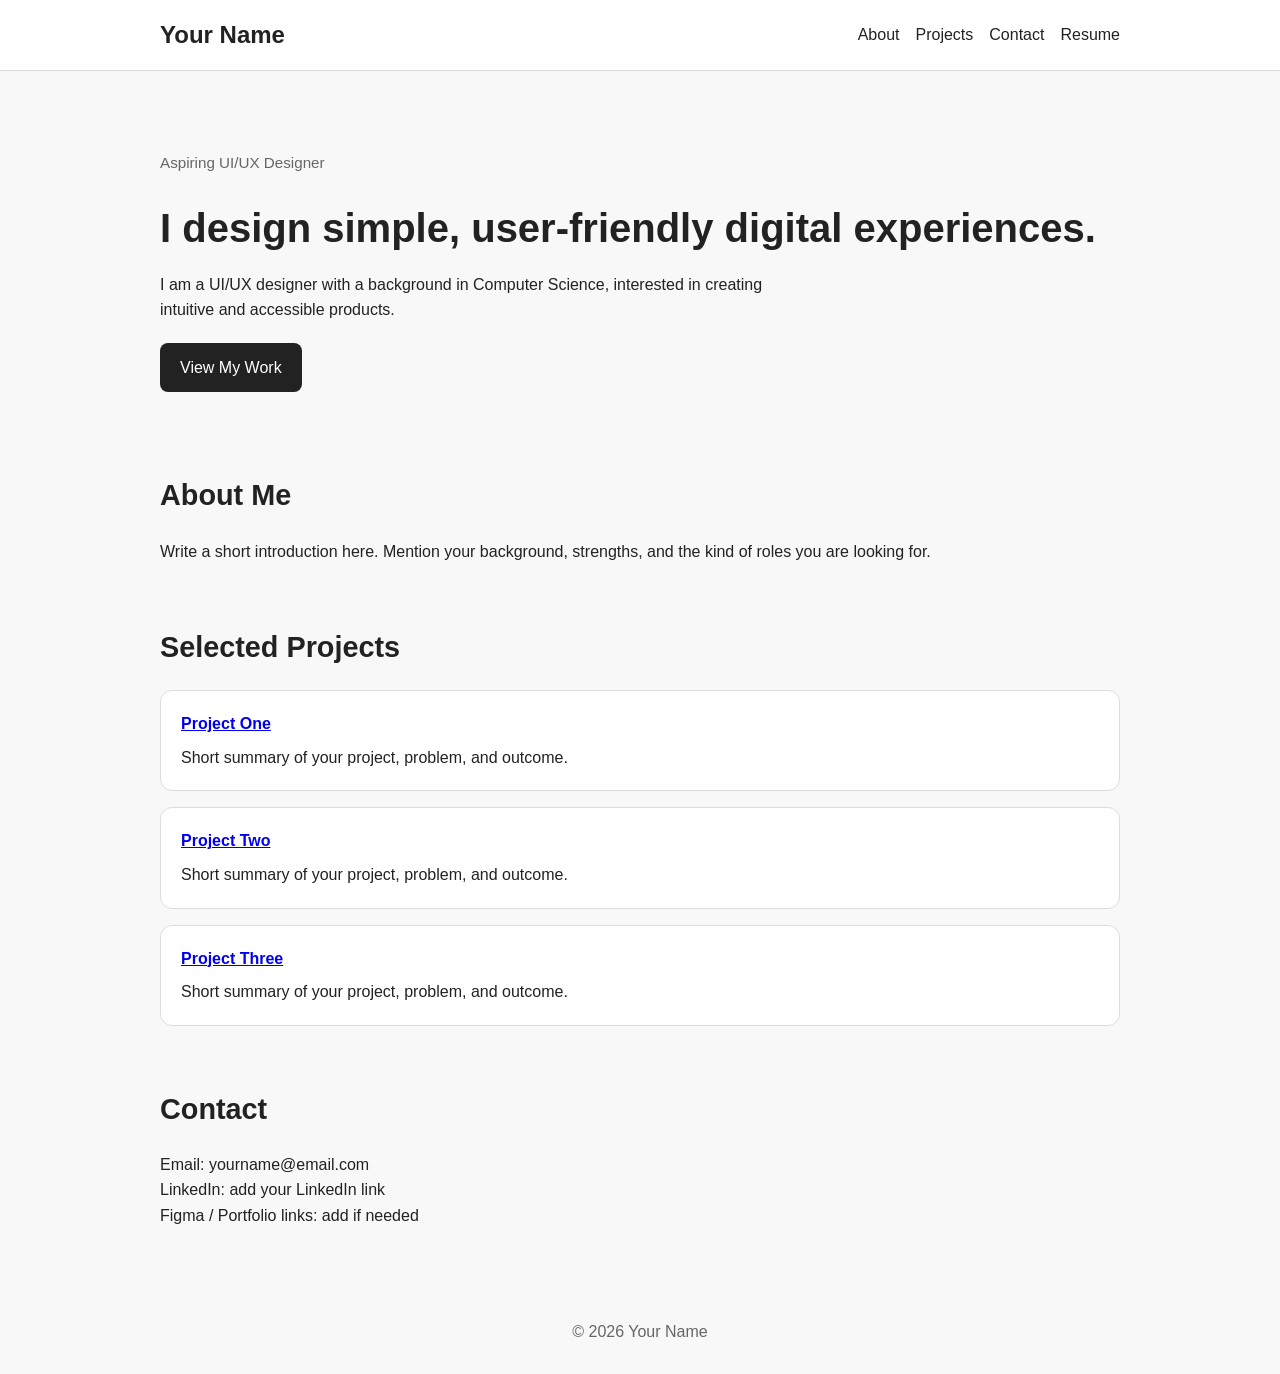
==== index.html @ 762b9c0c "Initial Commit" ====
<!DOCTYPE html>
<html lang="en">
<head>
  <meta charset="UTF-8" />
  <meta name="viewport" content="width=device-width, initial-scale=1.0" />
  <title>Your Name | UI/UX Portfolio</title>
  <link rel="stylesheet" href="style.css" />
</head>
<body>
  <header>
    <nav class="navbar">
      <h1>Your Name</h1>
      <ul>
        <li><a href="#about">About</a></li>
        <li><a href="#projects">Projects</a></li>
        <li><a href="#contact">Contact</a></li>
        <li><a href="resume.pdf" target="_blank">Resume</a></li>
      </ul>
    </nav>
  </header>

  <main>
    <section class="hero">
      <p class="tag">Aspiring UI/UX Designer</p>
      <h2>I design simple, user-friendly digital experiences.</h2>
      <p>
        I am a UI/UX designer with a background in Computer Science, interested in
        creating intuitive and accessible products.
      </p>
      <a class="button" href="#projects">View My Work</a>
    </section>

    <section id="about" class="section">
      <h3>About Me</h3>
      <p>
        Write a short introduction here. Mention your background, strengths,
        and the kind of roles you are looking for.
      </p>
    </section>

    <section id="projects" class="section">
      <h3>Selected Projects</h3>

      <div class="project-card">
        <h4><a href="projects/project1.html">Project One</a></h4>
        <p>Short summary of your project, problem, and outcome.</p>
      </div>

      <div class="project-card">
        <h4><a href="projects/project2.html">Project Two</a></h4>
        <p>Short summary of your project, problem, and outcome.</p>
      </div>

      <div class="project-card">
        <h4><a href="projects/project3.html">Project Three</a></h4>
        <p>Short summary of your project, problem, and outcome.</p>
      </div>
    </section>

    <section id="contact" class="section">
      <h3>Contact</h3>
      <p>Email: yourname@email.com</p>
      <p>LinkedIn: add your LinkedIn link</p>
      <p>Figma / Portfolio links: add if needed</p>
    </section>
  </main>

  <footer>
    <p>© 2026 Your Name</p>
  </footer>
</body>
</html>
---- style.css ----
* {
  margin: 0;
  padding: 0;
  box-sizing: border-box;
}

body {
  font-family: Arial, sans-serif;
  line-height: 1.6;
  color: #222;
  background: #f8f8f8;
}

header {
  background: white;
  border-bottom: 1px solid #ddd;
  position: sticky;
  top: 0;
}

.navbar {
  max-width: 1000px;
  margin: 0 auto;
  padding: 16px 20px;
  display: flex;
  justify-content: space-between;
  align-items: center;
}

.navbar ul {
  display: flex;
  gap: 16px;
  list-style: none;
}

.navbar a {
  text-decoration: none;
  color: #222;
}

.hero {
  max-width: 1000px;
  margin: 80px auto;
  padding: 0 20px;
}

.hero h2 {
  font-size: 2.5rem;
  margin: 12px 0;
}

.hero p {
  max-width: 650px;
  margin-bottom: 20px;
}

.tag {
  color: #666;
  font-size: 0.95rem;
}

.button {
  display: inline-block;
  background: #222;
  color: white;
  padding: 12px 20px;
  text-decoration: none;
  border-radius: 8px;
}

.section {
  max-width: 1000px;
  margin: 60px auto;
  padding: 0 20px;
}

.section h3 {
  margin-bottom: 20px;
  font-size: 1.8rem;
}

.project-card {
  background: white;
  padding: 20px;
  margin-bottom: 16px;
  border-radius: 12px;
  border: 1px solid #ddd;
}

.project-card h4 {
  margin-bottom: 8px;
}

footer {
  text-align: center;
  padding: 30px 20px;
  color: #666;
}
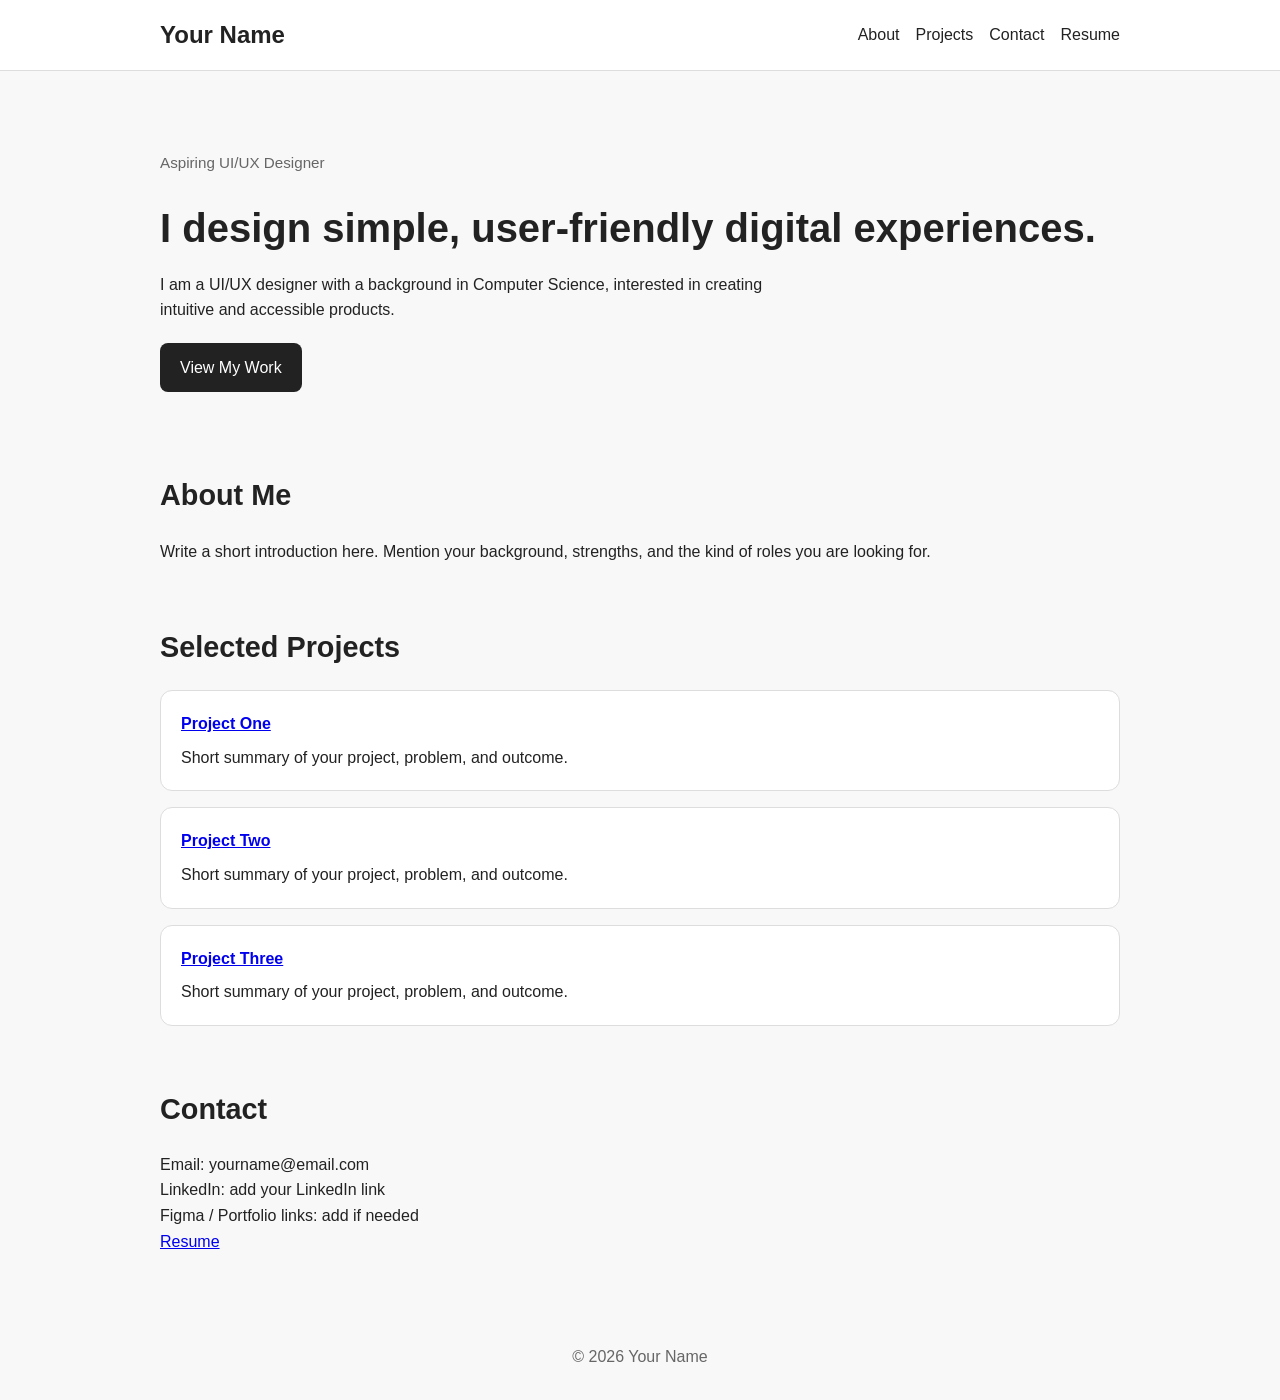
==== commit 6bc3d8fa: "Update index.html Update index.html and add new image folder" ====
--- a/index.html
+++ b/index.html
@@ -62,6 +62,7 @@
       <p>Email: yourname@email.com</p>
       <p>LinkedIn: add your LinkedIn link</p>
       <p>Figma / Portfolio links: add if needed</p>
+      <a href="resume.pdf" target="_blank">Resume</a>
     </section>
   </main>
 
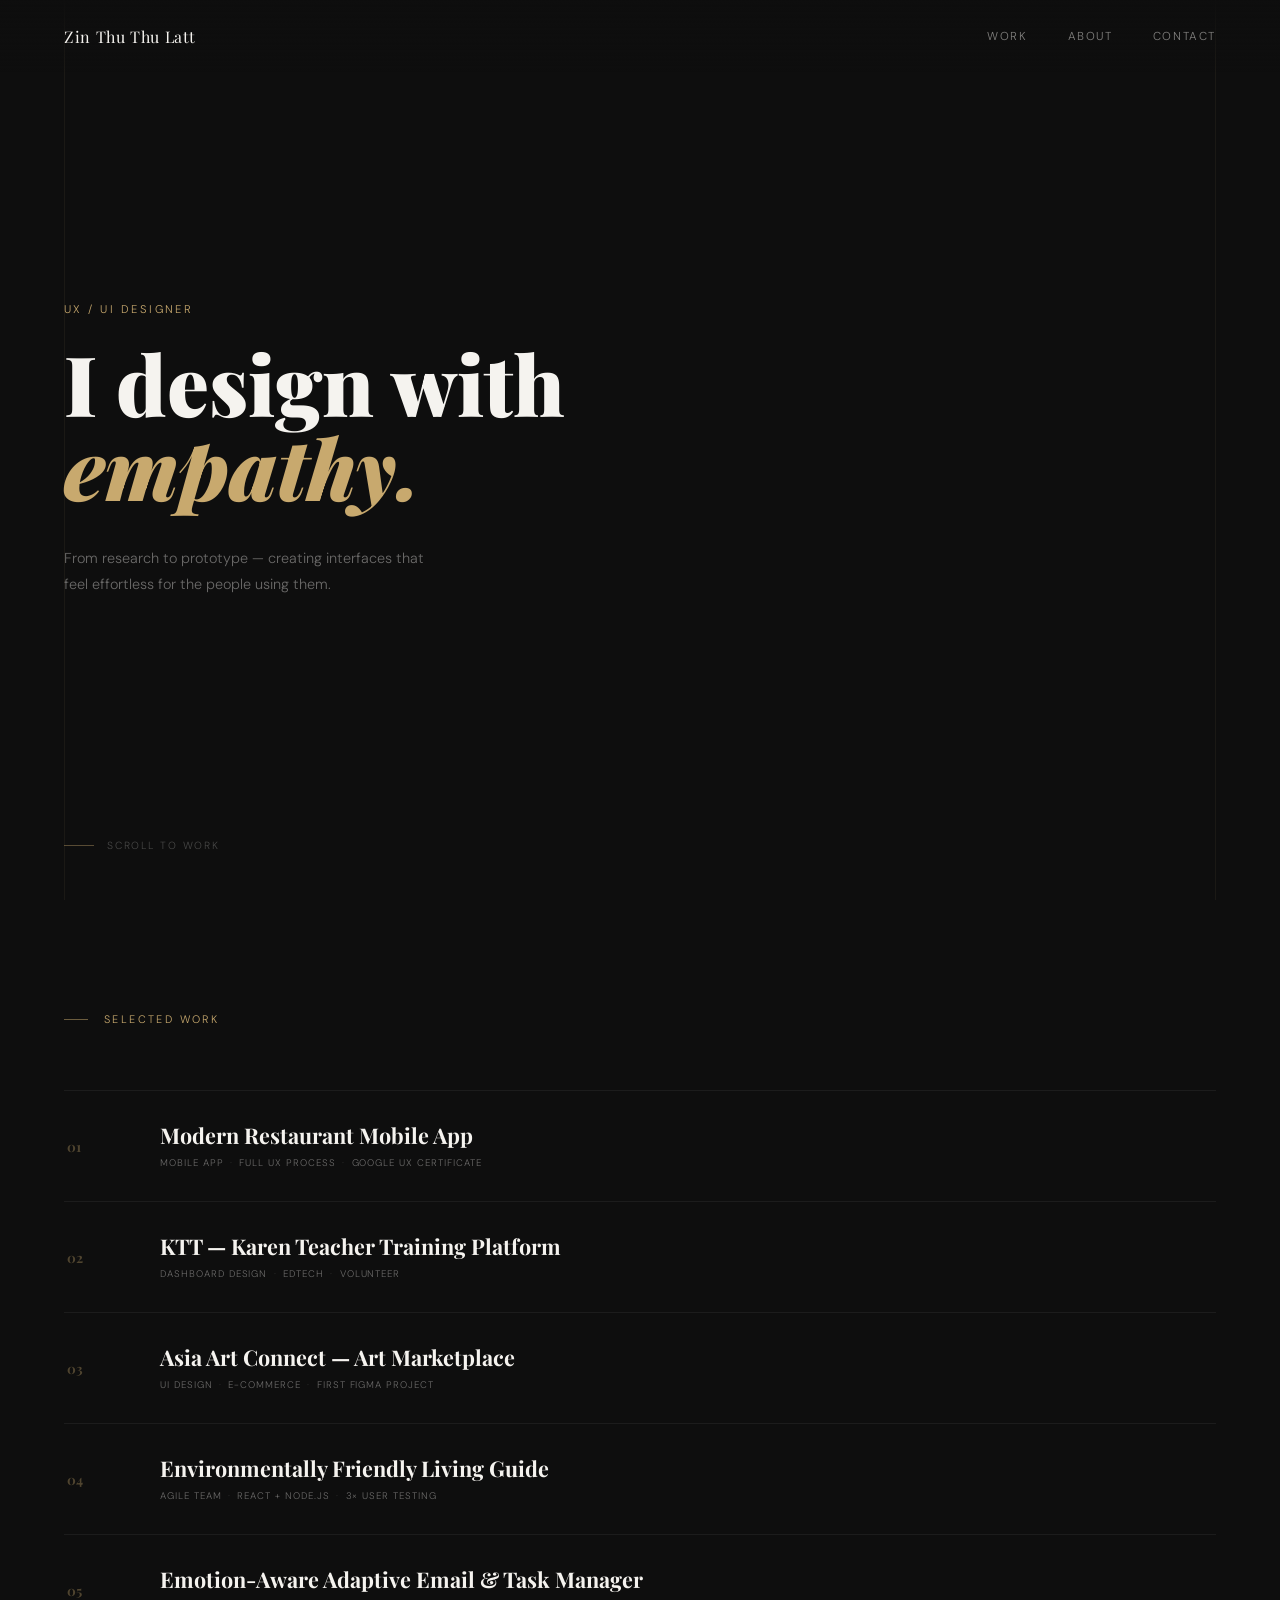
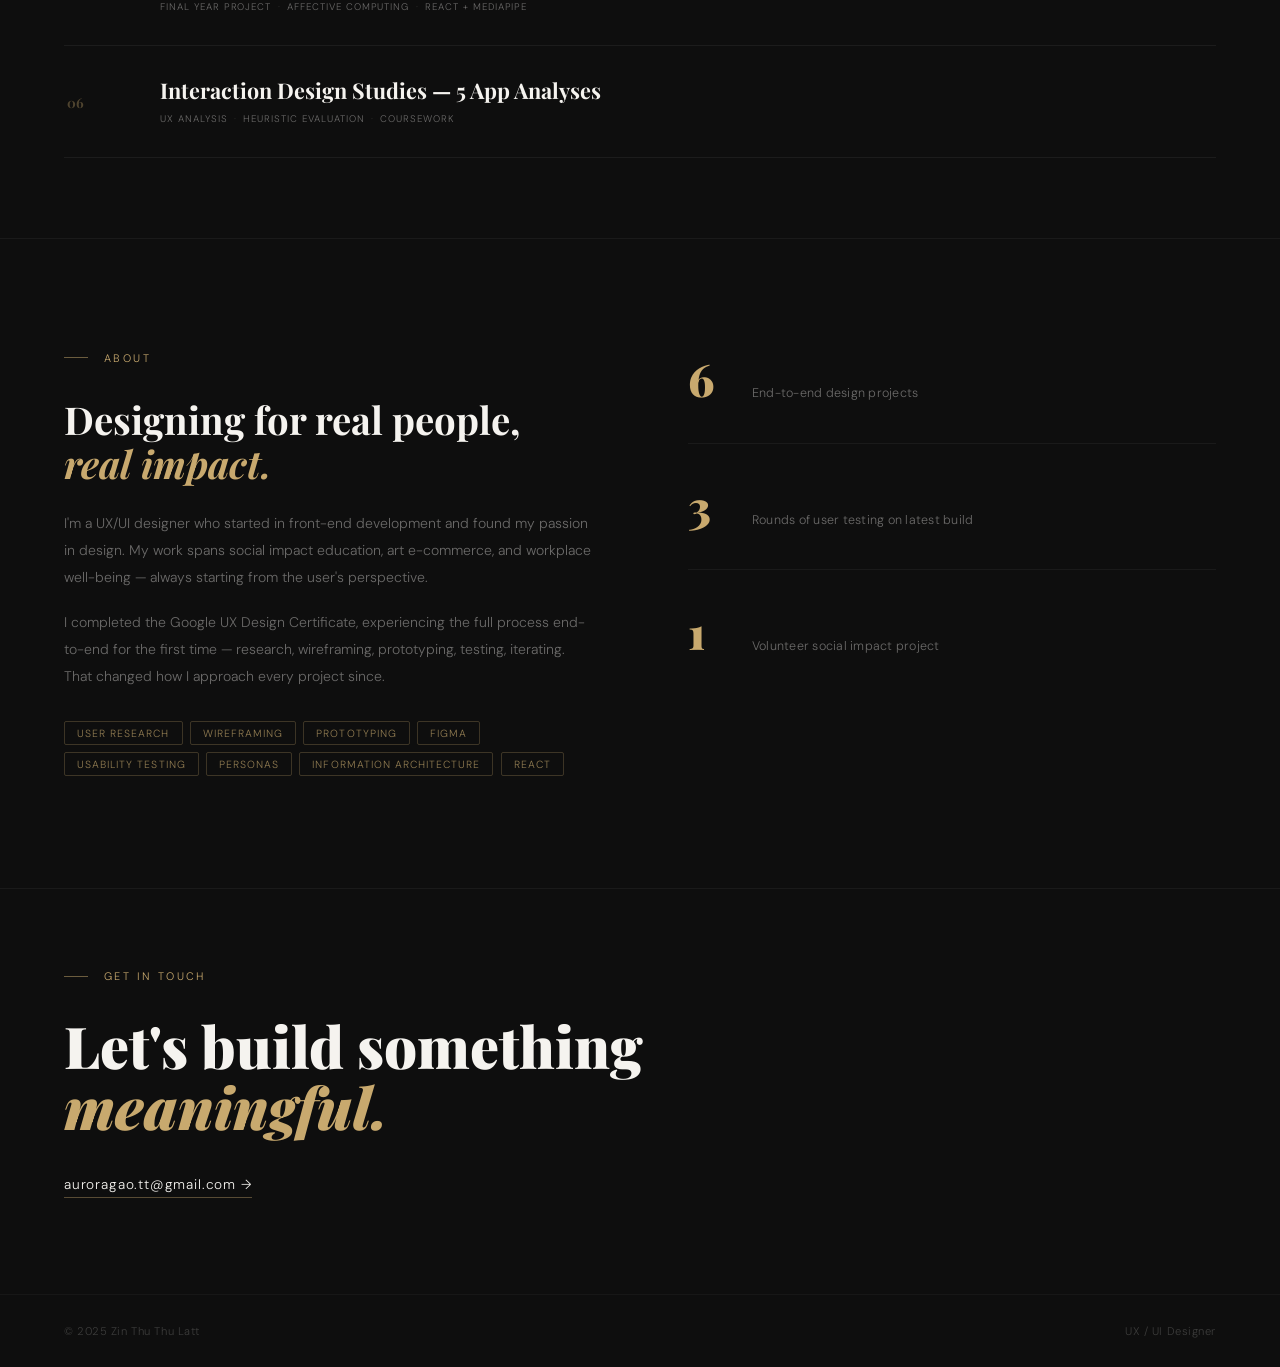
==== commit 8256b620: "rename portfolio.html to index.html for github pages" ====
--- a/index.html
+++ b/index.html
@@ -1,73 +1,672 @@
 <!DOCTYPE html>
 <html lang="en">
 <head>
-  <meta charset="UTF-8" />
-  <meta name="viewport" content="width=device-width, initial-scale=1.0" />
-  <title>Your Name | UI/UX Portfolio</title>
-  <link rel="stylesheet" href="style.css" />
+<meta charset="UTF-8">
+<meta name="viewport" content="width=device-width, initial-scale=1.0">
+<title>Zin Thu Thu Latt — UX Designer</title>
+<link rel="preconnect" href="https://fonts.googleapis.com">
+<link href="https://fonts.googleapis.com/css2?family=Playfair+Display:ital,wght@0,400;0,700;0,900;1,400&family=DM+Sans:wght@300;400;500&display=swap" rel="stylesheet">
+<style>
+  *, *::before, *::after { box-sizing: border-box; margin: 0; padding: 0; }
+  :root { --black:#0e0e0e; --white:#f5f3ef; --accent:#c8a96e; --card-bg:#161616; --muted:rgba(245,243,239,0.4); }
+  html { scroll-behavior: smooth; }
+  body { background:var(--black); color:var(--white); font-family:'DM Sans',sans-serif; font-weight:300; overflow-x:hidden; }
+
+  /* ── NAV ─────────────────────────────────── */
+  nav { position:fixed; top:0; left:0; right:0; z-index:100; display:flex; justify-content:space-between; align-items:center; padding:1.6rem 4rem; }
+  nav::before { content:''; position:absolute; inset:0; background:linear-gradient(to bottom,rgba(14,14,14,0.95) 0%,transparent 100%); pointer-events:none; }
+  .nav-name { font-family:'Playfair Display',serif; font-size:1rem; letter-spacing:0.04em; position:relative; }
+  .nav-links { display:flex; gap:2.5rem; position:relative; }
+  .nav-links a { color:var(--white); text-decoration:none; font-size:0.72rem; letter-spacing:0.14em; text-transform:uppercase; opacity:0.5; transition:opacity 0.2s; }
+  .nav-links a:hover { opacity:1; }
+
+  /* ── HERO ────────────────────────────────── */
+  #hero { height:100vh; display:flex; flex-direction:column; justify-content:center; padding:0 4rem; position:relative; overflow:hidden; }
+  .hero-line { position:absolute; top:0; left:4rem; width:1px; height:100%; background:rgba(200,169,110,0.07); }
+  .hero-line-r { position:absolute; top:0; right:4rem; width:1px; height:100%; background:rgba(200,169,110,0.07); }
+  .hero-content { position:relative; max-width:700px; }
+  .hero-eyebrow { font-size:0.7rem; letter-spacing:0.22em; text-transform:uppercase; color:var(--accent); margin-bottom:1.6rem; opacity:0; animation:fadeUp 0.7s ease 0.1s forwards; }
+  .hero-title { font-family:'Playfair Display',serif; font-size:clamp(3rem,6.5vw,5.5rem); font-weight:900; line-height:1.0; margin-bottom:2.4rem; opacity:0; animation:fadeUp 0.8s ease 0.3s forwards; }
+  .hero-title em { font-style:italic; color:var(--accent); }
+  .hero-tagline { font-size:0.9rem; line-height:1.8; color:var(--muted); max-width:380px; opacity:0; animation:fadeUp 0.8s ease 0.55s forwards; }
+  .hero-scroll { position:absolute; bottom:3rem; left:4rem; font-size:0.65rem; letter-spacing:0.18em; text-transform:uppercase; color:rgba(245,243,239,0.25); display:flex; align-items:center; gap:0.8rem; opacity:0; animation:fadeUp 0.8s ease 0.9s forwards; }
+  .hero-scroll::before { content:''; display:block; width:30px; height:1px; background:var(--accent); opacity:0.4; }
+  @keyframes fadeUp { from{opacity:0;transform:translateY(20px)} to{opacity:1;transform:translateY(0)} }
+
+  /* ── PROJECTS ────────────────────────────── */
+  #projects { padding:7rem 4rem 5rem; }
+  .section-eyebrow { font-size:0.68rem; letter-spacing:0.22em; text-transform:uppercase; color:var(--accent); margin-bottom:4rem; display:flex; align-items:center; gap:1rem; }
+  .section-eyebrow::before { content:''; display:block; width:24px; height:1px; background:var(--accent); opacity:0.5; }
+
+  /* Project list — rows not tall cards */
+  .project-list { display:flex; flex-direction:column; }
+  .project-row { display:grid; grid-template-columns:4rem 1fr auto; align-items:center; gap:2rem; padding:2rem 0; border-bottom:1px solid rgba(255,255,255,0.06); cursor:pointer; transition:background 0.2s; position:relative; }
+  .project-row:first-child { border-top:1px solid rgba(255,255,255,0.06); }
+  .project-row:hover { background:rgba(255,255,255,0.02); }
+  .project-row:hover .row-arrow { opacity:1; transform:translateX(0); }
+  .project-row:hover .row-title { color:var(--accent); }
+
+  .row-num { font-family:'Playfair Display',serif; font-size:0.85rem; color:rgba(200,169,110,0.35); font-weight:700; padding-left:0.2rem; }
+  .row-body { display:flex; flex-direction:column; gap:0.35rem; }
+  .row-title { font-family:'Playfair Display',serif; font-size:1.35rem; font-weight:700; line-height:1.2; transition:color 0.2s; }
+  .row-tags { display:flex; flex-wrap:wrap; gap:0.4rem; margin-top:0.1rem; }
+  .row-tag { font-size:0.6rem; letter-spacing:0.1em; text-transform:uppercase; color:var(--muted); }
+  .row-tag + .row-tag::before { content:'·'; margin-right:0.4rem; opacity:0.4; }
+  .row-arrow { font-size:0.8rem; color:var(--accent); opacity:0; transform:translateX(-6px); transition:opacity 0.2s, transform 0.2s; white-space:nowrap; font-size:0.75rem; letter-spacing:0.08em; }
+
+  /* ── ABOUT ───────────────────────────────── */
+  #about { padding:7rem 4rem; display:grid; grid-template-columns:1fr 1fr; gap:6rem; align-items:start; border-top:1px solid rgba(255,255,255,0.05); }
+  .about-title { font-family:'Playfair Display',serif; font-size:clamp(1.8rem,3vw,2.6rem); font-weight:700; line-height:1.15; margin-bottom:1.6rem; }
+  .about-title em { font-style:italic; color:var(--accent); }
+  .about-text { font-size:0.875rem; line-height:1.9; color:var(--muted); margin-bottom:1.2rem; }
+  .about-skills { display:flex; flex-wrap:wrap; gap:0.45rem; margin-top:2rem; }
+  .skill-tag { font-size:0.65rem; letter-spacing:0.1em; text-transform:uppercase; border:1px solid rgba(200,169,110,0.25); color:rgba(200,169,110,0.7); padding:0.28rem 0.75rem; border-radius:2px; }
+
+  .about-stats { display:flex; flex-direction:column; gap:2.5rem; padding-top:0.4rem; }
+  .stat-row { display:flex; align-items:baseline; gap:1rem; padding-bottom:2.5rem; border-bottom:1px solid rgba(255,255,255,0.05); }
+  .stat-row:last-child { border-bottom:none; padding-bottom:0; }
+  .stat-num { font-family:'Playfair Display',serif; font-size:2.8rem; font-weight:900; color:var(--accent); line-height:1; min-width:3rem; }
+  .stat-label { font-size:0.78rem; color:var(--muted); line-height:1.5; letter-spacing:0.02em; }
+
+  /* ── CONTACT ─────────────────────────────── */
+  #contact { padding:5rem 4rem 6rem; border-top:1px solid rgba(255,255,255,0.05); display:flex; flex-direction:column; align-items:flex-start; }
+  .contact-label { font-size:0.68rem; letter-spacing:0.22em; text-transform:uppercase; color:var(--accent); margin-bottom:2rem; display:flex; align-items:center; gap:1rem; }
+  .contact-label::before { content:''; display:block; width:24px; height:1px; background:var(--accent); opacity:0.5; }
+  .contact-title { font-family:'Playfair Display',serif; font-size:clamp(2rem,4.5vw,3.6rem); font-weight:900; line-height:1.05; margin-bottom:2.5rem; }
+  .contact-title em { font-style:italic; color:var(--accent); }
+  .contact-email { display:inline-flex; align-items:center; gap:0.6rem; font-size:0.85rem; letter-spacing:0.06em; color:var(--white); text-decoration:none; border-bottom:1px solid rgba(200,169,110,0.4); padding-bottom:0.25rem; transition:color 0.2s,border-color 0.2s; }
+  .contact-email:hover { color:var(--accent); border-color:var(--accent); }
+
+  /* ── FOOTER ──────────────────────────────── */
+  footer { padding:1.8rem 4rem; display:flex; justify-content:space-between; align-items:center; border-top:1px solid rgba(255,255,255,0.04); }
+  footer span { font-size:0.7rem; color:rgba(245,243,239,0.2); letter-spacing:0.05em; }
+
+  /* ── MODAL ───────────────────────────────── */
+  .modal-backdrop { position:fixed; inset:0; z-index:200; background:rgba(0,0,0,0.93); backdrop-filter:blur(8px); display:none; align-items:flex-start; justify-content:center; padding:2rem; overflow-y:auto; }
+  .modal-backdrop.open { display:flex; }
+  .modal { background:#131313; border:1px solid rgba(255,255,255,0.08); max-width:920px; width:100%; margin-top:2rem; margin-bottom:2rem; border-radius:4px; overflow:hidden; animation:modalIn 0.35s cubic-bezier(0.25,0.46,0.45,0.94); }
+  @keyframes modalIn { from{opacity:0;transform:translateY(30px)} to{opacity:1;transform:translateY(0)} }
+  .modal-close { position:absolute; top:1.5rem; right:1.5rem; background:rgba(255,255,255,0.08); border:none; color:var(--white); width:36px; height:36px; border-radius:50%; cursor:pointer; font-size:1rem; display:flex; align-items:center; justify-content:center; transition:background 0.2s; z-index:10; }
+  .modal-close:hover { background:rgba(255,255,255,0.15); }
+  .modal-hero-banner { width:100%; height:280px; display:flex; align-items:center; justify-content:center; }
+  .modal-body { padding:2.5rem 3rem; }
+  .modal-tag { color:var(--accent); font-size:0.7rem; letter-spacing:0.15em; text-transform:uppercase; margin-bottom:0.7rem; }
+  .modal-title { font-family:'Playfair Display',serif; font-size:2rem; font-weight:700; margin-bottom:0.5rem; }
+  .modal-subtitle { font-size:0.9rem; color:rgba(245,243,239,0.4); margin-bottom:1.8rem; }
+  .modal-h { font-size:0.72rem; letter-spacing:0.15em; text-transform:uppercase; color:var(--accent); margin:2rem 0 0.7rem; }
+  .modal-p { font-size:0.88rem; line-height:1.85; color:rgba(245,243,239,0.65); }
+  .modal-meta { display:flex; gap:2.5rem; flex-wrap:wrap; margin-top:1.8rem; padding-top:1.8rem; border-top:1px solid rgba(255,255,255,0.06); }
+  .modal-meta-item label { display:block; font-size:0.65rem; letter-spacing:0.15em; text-transform:uppercase; color:var(--accent); margin-bottom:0.3rem; }
+  .modal-meta-item span { font-size:0.85rem; color:rgba(245,243,239,0.7); }
+  .modal-screens { margin-top:2.5rem; display:grid; grid-template-columns:1fr 1fr; gap:0.6rem; }
+  .screen-block .img-wrap { height:190px; border-radius:2px; overflow:hidden; display:flex; align-items:center; justify-content:center; }
+  .screen-label { font-size:0.62rem; letter-spacing:0.08em; color:rgba(245,243,239,0.3); margin-top:0.35rem; text-transform:uppercase; }
+  .modal-links { display:flex; gap:1.5rem; margin-top:2rem; flex-wrap:wrap; }
+  .modal-link { display:inline-flex; align-items:center; gap:0.5rem; font-size:0.75rem; letter-spacing:0.1em; text-transform:uppercase; color:var(--accent); text-decoration:none; border-bottom:1px solid rgba(200,169,110,0.3); padding-bottom:0.2rem; transition:border-color 0.2s; }
+  .modal-link:hover { border-color:var(--accent); }
+  .process-grid { display:grid; grid-template-columns:repeat(3,1fr); gap:1rem; margin-top:0.8rem; }
+  .process-step { background:rgba(255,255,255,0.03); border:1px solid rgba(255,255,255,0.06); border-radius:3px; padding:1rem; }
+  .process-step-num { font-family:'Playfair Display',serif; font-size:1.4rem; color:var(--accent); opacity:0.5; }
+  .process-step-label { font-size:0.72rem; letter-spacing:0.08em; text-transform:uppercase; color:rgba(245,243,239,0.6); margin-top:0.3rem; }
+  .callout { background:rgba(200,169,110,0.06); border-left:2px solid var(--accent); padding:1rem 1.2rem; margin-top:1rem; border-radius:0 3px 3px 0; }
+  .callout p { font-size:0.85rem; line-height:1.7; color:rgba(245,243,239,0.7); font-style:italic; }
+
+  /* ── RESPONSIVE ──────────────────────────── */
+  @media (max-width:768px) {
+    nav, #hero, #projects, #about, #contact, footer { padding-left:1.5rem; padding-right:1.5rem; }
+    .hero-line, .hero-line-r { display:none; }
+    .project-row { grid-template-columns:2.5rem 1fr; gap:1rem; }
+    .row-arrow { display:none; }
+    #about { grid-template-columns:1fr; gap:3.5rem; }
+    .modal-body { padding:1.5rem; }
+    .modal-screens, .process-grid { grid-template-columns:1fr; }
+  }
+</style>
 </head>
 <body>
-  <header>
-    <nav class="navbar">
-      <h1>Your Name</h1>
-      <ul>
-        <li><a href="#about">About</a></li>
-        <li><a href="#projects">Projects</a></li>
-        <li><a href="#contact">Contact</a></li>
-        <li><a href="resume.pdf" target="_blank">Resume</a></li>
-      </ul>
-    </nav>
-  </header>
-
-  <main>
-    <section class="hero">
-      <p class="tag">Aspiring UI/UX Designer</p>
-      <h2>I design simple, user-friendly digital experiences.</h2>
-      <p>
-        I am a UI/UX designer with a background in Computer Science, interested in
-        creating intuitive and accessible products.
-      </p>
-      <a class="button" href="#projects">View My Work</a>
-    </section>
-
-    <section id="about" class="section">
-      <h3>About Me</h3>
-      <p>
-        Write a short introduction here. Mention your background, strengths,
-        and the kind of roles you are looking for.
-      </p>
-    </section>
-
-    <section id="projects" class="section">
-      <h3>Selected Projects</h3>
-
-      <div class="project-card">
-        <h4><a href="projects/project1.html">Project One</a></h4>
-        <p>Short summary of your project, problem, and outcome.</p>
-      </div>
-
-      <div class="project-card">
-        <h4><a href="projects/project2.html">Project Two</a></h4>
-        <p>Short summary of your project, problem, and outcome.</p>
-      </div>
-
-      <div class="project-card">
-        <h4><a href="projects/project3.html">Project Three</a></h4>
-        <p>Short summary of your project, problem, and outcome.</p>
-      </div>
-    </section>
-
-    <section id="contact" class="section">
-      <h3>Contact</h3>
-      <p>Email: yourname@email.com</p>
-      <p>LinkedIn: add your LinkedIn link</p>
-      <p>Figma / Portfolio links: add if needed</p>
-      <a href="resume.pdf" target="_blank">Resume</a>
-    </section>
-  </main>
-
-  <footer>
-    <p>© 2026 Your Name</p>
-  </footer>
+
+<!-- NAV -->
+<nav>
+  <div class="nav-name">Zin Thu Thu Latt</div>
+  <div class="nav-links">
+    <a href="#projects">Work</a>
+    <a href="#about">About</a>
+    <a href="#contact">Contact</a>
+  </div>
+</nav>
+
+<!-- HERO -->
+<section id="hero">
+  <div class="hero-line"></div>
+  <div class="hero-line-r"></div>
+  <div class="hero-content">
+    <p class="hero-eyebrow">UX / UI Designer</p>
+    <h1 class="hero-title">I design with<br><em>empathy.</em></h1>
+    <p class="hero-tagline">From research to prototype — creating interfaces that feel effortless for the people using them.</p>
+  </div>
+  <div class="hero-scroll">Scroll to work</div>
+</section>
+
+<!-- PROJECTS -->
+<section id="projects">
+  <div class="section-eyebrow">Selected Work</div>
+  <div class="project-list">
+
+    <div class="project-row" onclick="openModal('resto')">
+      <div class="row-num">01</div>
+      <div class="row-body">
+        <div class="row-title">Modern Restaurant Mobile App</div>
+        <div class="row-tags">
+          <span class="row-tag">Mobile App</span>
+          <span class="row-tag">Full UX Process</span>
+          <span class="row-tag">Google UX Certificate</span>
+        </div>
+      </div>
+      <div class="row-arrow">View case study →</div>
+    </div>
+
+    <div class="project-row" onclick="openModal('ktt')">
+      <div class="row-num">02</div>
+      <div class="row-body">
+        <div class="row-title">KTT — Karen Teacher Training Platform</div>
+        <div class="row-tags">
+          <span class="row-tag">Dashboard Design</span>
+          <span class="row-tag">EdTech</span>
+          <span class="row-tag">Volunteer</span>
+        </div>
+      </div>
+      <div class="row-arrow">View case study →</div>
+    </div>
+
+    <div class="project-row" onclick="openModal('aac')">
+      <div class="row-num">03</div>
+      <div class="row-body">
+        <div class="row-title">Asia Art Connect — Art Marketplace</div>
+        <div class="row-tags">
+          <span class="row-tag">UI Design</span>
+          <span class="row-tag">E-Commerce</span>
+          <span class="row-tag">First Figma Project</span>
+        </div>
+      </div>
+      <div class="row-arrow">View case study →</div>
+    </div>
+
+    <div class="project-row" onclick="openModal('eco')">
+      <div class="row-num">04</div>
+      <div class="row-body">
+        <div class="row-title">Environmentally Friendly Living Guide</div>
+        <div class="row-tags">
+          <span class="row-tag">Agile Team</span>
+          <span class="row-tag">React + Node.js</span>
+          <span class="row-tag">3× User Testing</span>
+        </div>
+      </div>
+      <div class="row-arrow">View case study →</div>
+    </div>
+
+    <div class="project-row" onclick="openModal('fyp')">
+      <div class="row-num">05</div>
+      <div class="row-body">
+        <div class="row-title">Emotion-Aware Adaptive Email &amp; Task Manager</div>
+        <div class="row-tags">
+          <span class="row-tag">Final Year Project</span>
+          <span class="row-tag">Affective Computing</span>
+          <span class="row-tag">React + MediaPipe</span>
+        </div>
+      </div>
+      <div class="row-arrow">View case study →</div>
+    </div>
+
+    <div class="project-row" onclick="openModal('id')">
+      <div class="row-num">06</div>
+      <div class="row-body">
+        <div class="row-title">Interaction Design Studies — 5 App Analyses</div>
+        <div class="row-tags">
+          <span class="row-tag">UX Analysis</span>
+          <span class="row-tag">Heuristic Evaluation</span>
+          <span class="row-tag">Coursework</span>
+        </div>
+      </div>
+      <div class="row-arrow">View case study →</div>
+    </div>
+
+  </div>
+</section>
+
+<!-- ABOUT -->
+<section id="about">
+  <div>
+    <div class="section-eyebrow" style="margin-bottom:2rem;">About</div>
+    <h2 class="about-title">Designing for real people,<br><em>real impact.</em></h2>
+    <p class="about-text">I'm a UX/UI designer who started in front-end development and found my passion in design. My work spans social impact education, art e-commerce, and workplace well-being — always starting from the user's perspective.</p>
+    <p class="about-text">I completed the Google UX Design Certificate, experiencing the full process end-to-end for the first time — research, wireframing, prototyping, testing, iterating. That changed how I approach every project since.</p>
+    <div class="about-skills">
+      <span class="skill-tag">User Research</span>
+      <span class="skill-tag">Wireframing</span>
+      <span class="skill-tag">Prototyping</span>
+      <span class="skill-tag">Figma</span>
+      <span class="skill-tag">Usability Testing</span>
+      <span class="skill-tag">Personas</span>
+      <span class="skill-tag">Information Architecture</span>
+      <span class="skill-tag">React</span>
+    </div>
+  </div>
+  <div class="about-stats">
+    <div class="stat-row">
+      <div class="stat-num">6</div>
+      <div class="stat-label">End-to-end design projects</div>
+    </div>
+    <div class="stat-row">
+      <div class="stat-num">3</div>
+      <div class="stat-label">Rounds of user testing on latest build</div>
+    </div>
+    <div class="stat-row">
+      <div class="stat-num">1</div>
+      <div class="stat-label">Volunteer social impact project</div>
+    </div>
+  </div>
+</section>
+
+<!-- CONTACT -->
+<section id="contact">
+  <div class="contact-label">Get In Touch</div>
+  <h2 class="contact-title">Let's build something<br><em>meaningful.</em></h2>
+  <a href="mailto:auroragao.tt@gmail.com" class="contact-email">auroragao.tt@gmail.com →</a>
+</section>
+
+<footer>
+  <span>© 2025 Zin Thu Thu Latt</span>
+  <span>UX / UI Designer</span>
+</footer>
+
+<!-- ═══════════════════════════════════════════
+     MODALS — untouched from original
+═══════════════════════════════════════════ -->
+<div class="modal-backdrop" id="modalBackdrop" onclick="closeModal(event)">
+  <div class="modal" id="modalContent">
+    <div style="position:relative;">
+      <button class="modal-close" onclick="closeModalDirect()">✕</button>
+
+      <!-- RESTAURANT MODAL -->
+      <div id="modal-resto" class="modal-inner" style="display:none;">
+        <div class="modal-hero-banner" style="background:linear-gradient(135deg,#1a1208,#3a2a10);">
+          <span style="font-family:'Playfair Display',serif;font-size:1.6rem;color:rgba(255,255,255,0.12);letter-spacing:0.05em;">Modern Restaurant App</span>
+        </div>
+        <div class="modal-body">
+          <div class="modal-tag">Google UX Design Certificate · Mobile App · April – Sep 2023</div>
+          <div class="modal-title">Modern Restaurant Mobile App</div>
+          <div class="modal-subtitle">Delivery, ordering & table reservation for a fusion restaurant with a sunset view</div>
+
+          <div class="modal-h">The Problem</div>
+          <div class="modal-p">Two overlapping challenges: during peak hours, customers couldn't get quality food delivered — they had to dine in. And since the restaurant sits at a scenic sunset-view location, securing a spot was becoming a source of anxiety for regulars.</div>
+
+          <div class="modal-h">The Goal</div>
+          <div class="modal-p">Design a mobile app that solves both: an online ordering and delivery system, and a table reservation flow with sunset seating as a key feature.</div>
+
+          <div class="modal-h">Design Process</div>
+          <div class="process-grid">
+            <div class="process-step"><div class="process-step-num">01</div><div class="process-step-label">User Research</div></div>
+            <div class="process-step"><div class="process-step-num">02</div><div class="process-step-label">Personas & Journey Maps</div></div>
+            <div class="process-step"><div class="process-step-num">03</div><div class="process-step-label">Paper Wireframes</div></div>
+            <div class="process-step"><div class="process-step-num">04</div><div class="process-step-label">Digital Wireframes & Lo-Fi</div></div>
+            <div class="process-step"><div class="process-step-num">05</div><div class="process-step-label">2× Usability Studies</div></div>
+            <div class="process-step"><div class="process-step-num">06</div><div class="process-step-label">Hi-Fi Prototype</div></div>
+          </div>
+
+          <div class="modal-h">Research Insights</div>
+          <div class="modal-p">Target users were 18–60 year olds who order delivery at least twice a week or dine out regularly. Three key pain points emerged: younger users wanted to secure sunset seats in advance; most customers requested a mobile app for ordering ahead or delivery; and the restaurant's quality food was inaccessible to those who couldn't dine in.</div>
+
+          <div class="modal-h">Key Design Decisions</div>
+          <div class="modal-p">A preview menu page lets users scan all dishes at a glance without opening each item individually — directly addressing a frustration found in Round 1 testing. The navigation bar uses a "more" button with a slider menu to separate food categories from other pages, solving a navigation confusion identified in testing. Promotional content was moved to fill the entire first screen after users struggled to notice it in the earlier layout.</div>
+
+          <div class="modal-h">What Usability Testing Changed</div>
+          <div class="modal-p">Round 1 revealed users were frustrated by the absence of a confirmation screen after entering card details, and couldn't easily find the reservation page. Round 2 surfaced concerns from elderly users about delivery complexity, questions about payment options, and doubts about menu readability on small screens. Both rounds directly shaped the final design.</div>
+
+          <div class="callout"><p>"Feedback really matters — as a designer you inevitably miss things. The final design was so much better than what I originally imagined, because of what real users told me."</p></div>
+
+          <div class="modal-h">Accessibility</div>
+          <div class="modal-p">Icons used throughout for easy navigation without relying on text labels. Preview and detail views ensure menus are readable at any screen size. Colour contrast and generous white space applied throughout to support a wide range of users including elderly customers.</div>
+
+          <div class="modal-links">
+            <a class="modal-link" href="https://www.figma.com/proto/MWrKHX2dgRuTAzLFhBjMqx/mobile-app-for-a-modern-restaurant?page-id=271%3A564&node-id=271-565&scaling=min-zoom&starting-point-node-id=271%3A565&mode=design" target="_blank">View Hi-Fi Prototype ↗</a>
+            <a class="modal-link" href="https://docs.google.com/presentation/d/1XikKE5m-fcU7cVZJea4qB-xmMN-dWlsaASKREHJRz8o/edit?usp=sharing" target="_blank">Full Case Study Slides ↗</a>
+          </div>
+
+          <div class="modal-meta">
+            <div class="modal-meta-item"><label>Role</label><span>UX Designer</span></div>
+            <div class="modal-meta-item"><label>Platform</label><span>Mobile App (iOS)</span></div>
+            <div class="modal-meta-item"><label>Duration</label><span>April – Sep 2023</span></div>
+            <div class="modal-meta-item"><label>Tools</label><span>Figma</span></div>
+            <div class="modal-meta-item"><label>Course</label><span>Google UX Design Certificate</span></div>
+          </div>
+        </div>
+      </div>
+
+      <!-- KTT MODAL -->
+      <div id="modal-ktt" class="modal-inner" style="display:none;">
+        <div class="modal-hero-banner" style="background:linear-gradient(135deg,#2a2230,#3d2f4a);">
+          <span style="font-family:'Playfair Display',serif;font-size:1.6rem;color:rgba(255,255,255,0.12);">KTT Platform</span>
+        </div>
+        <div class="modal-body">
+          <div class="modal-tag">Volunteer · UX Design · EdTech · 2022</div>
+          <div class="modal-title">KTT — Karen Teacher Training Platform</div>
+          <div class="modal-subtitle">Free education platform for primary school teachers in Karen refugee camps</div>
+
+          <div class="modal-h">Overview</div>
+          <div class="modal-p">KTT is a free online platform built to give primary school teachers in Karen refugee camps access to structured educational content — something they had no reliable way to access before. As a volunteer UX designer, I was responsible for the entire teacher-facing dashboard: creating and organising courses, chapters, lectures, and quizzes, uploading content, and submitting for admin approval before it reaches students.</div>
+
+          <div class="modal-h">Key Design Decisions</div>
+          <div class="modal-p">The sidebar uses a clear Create / Edit structure — keeping the mental model simple: you either make something new or manage something existing. Every content form includes a Preview step before final upload, so teachers see exactly what students will see before committing. The approval workflow includes a structured checklist (Course Name, Tags, Description word count, Cover Image) giving admins a consistent, systematic way to review submissions rather than a freeform judgement call.</div>
+
+          <div class="modal-h">Honest Reflection</div>
+          <div class="modal-p">This project had no formal design process — I went straight to prototype without user interviews or usability testing. The biggest challenge wasn't the design itself but the collaboration: a fully remote, all-volunteer team of developers, designers, and non-technical stakeholders, where no one could push anyone else to deliver. Communication gaps meant some decisions were made without full context. If I were to revisit this, I'd run even a lightweight research session with actual teachers before finalising any flows.</div>
+
+          <div class="modal-meta">
+            <div class="modal-meta-item"><label>Role</label><span>UX Designer (Volunteer)</span></div>
+            <div class="modal-meta-item"><label>Platform</label><span>Web App — Teacher Dashboard</span></div>
+            <div class="modal-meta-item"><label>Tools</label><span>Figma</span></div>
+            <div class="modal-meta-item"><label>Year</label><span>2022</span></div>
+          </div>
+
+          <div class="modal-screens">
+            <div class="screen-block">
+              <div class="img-wrap" style="background:#2a2230;"><span style="font-size:0.7rem;letter-spacing:0.08em;text-transform:uppercase;color:rgba(255,255,255,0.2);">Dashboard Overview</span></div>
+              <div class="screen-label">Content admin dashboard with courses + activity log</div>
+            </div>
+            <div class="screen-block">
+              <div class="img-wrap" style="background:#252035;"><span style="font-size:0.7rem;letter-spacing:0.08em;text-transform:uppercase;color:rgba(255,255,255,0.2);">Edit All Chapters</span></div>
+              <div class="screen-label">Table view with pagination and inline actions</div>
+            </div>
+            <div class="screen-block">
+              <div class="img-wrap" style="background:#221e33;"><span style="font-size:0.7rem;letter-spacing:0.08em;text-transform:uppercase;color:rgba(255,255,255,0.2);">Create New Course</span></div>
+              <div class="screen-label">Form with word count, upload and preview</div>
+            </div>
+            <div class="screen-block">
+              <div class="img-wrap" style="background:#201d35;"><span style="font-size:0.7rem;letter-spacing:0.08em;text-transform:uppercase;color:rgba(255,255,255,0.2);">Approval Checklist</span></div>
+              <div class="screen-label">Structured admin review with pass/fail criteria</div>
+            </div>
+          </div>
+        </div>
+      </div>
+
+      <!-- AAC MODAL -->
+      <div id="modal-aac" class="modal-inner" style="display:none;">
+        <div class="modal-hero-banner" style="background:linear-gradient(135deg,#1e1a15,#2e2518);">
+          <span style="font-family:'Playfair Display',serif;font-size:1.6rem;color:rgba(255,255,255,0.12);">Asia Art Connect</span>
+        </div>
+        <div class="modal-body">
+          <div class="modal-tag">UI Design · E-Commerce · Art Gallery · 2021</div>
+          <div class="modal-title">Asia Art Connect — Art Marketplace</div>
+          <div class="modal-subtitle">E-commerce platform for emerging artists across Myanmar and Asia</div>
+
+          <div class="modal-h">Overview</div>
+          <div class="modal-p">Asia Art Connect (AAC) was established in Yangon in 2018 to discover and promote young and emerging artists — not just in Myanmar, but wherever they can be found. The platform offers art sales, custom portrait commissions, a virtual gallery, art classes, and interior consulting. I joined as a front-end developer intern and took the lead on UI design — my very first project in Figma.</div>
+
+          <div class="modal-h">Design Approach</div>
+          <div class="modal-p">The visual identity leans into an editorial, gallery aesthetic: thin elegant typography, generous white space, and watercolour washes as background texture to echo the art world itself. For the gallery I used an asymmetric layout mimicking how real galleries hang work — varied frame sizes, unexpected placement. The login and register screens use a distinctive rose-tinted geometric card motif, making the auth experience memorable. The seller listing page is deliberately minimal, reducing friction for artists uploading their work.</div>
+
+          <div class="modal-h">Honest Reflection</div>
+          <div class="modal-p">This was my first Figma project and I went straight to high-fidelity without any wireframing or user research. Looking back, the gallery and learning pages could benefit from clearer hierarchy and better mobile considerations. But more importantly, this project is what made me want to study UX properly — I realised visual design without understanding user goals and behaviour is only half the job. It's what led me to the Google UX Design Certificate.</div>
+
+          <div class="modal-meta">
+            <div class="modal-meta-item"><label>Role</label><span>UI Designer / Front-end Intern</span></div>
+            <div class="modal-meta-item"><label>Platform</label><span>Website — E-Commerce</span></div>
+            <div class="modal-meta-item"><label>Tools</label><span>Figma</span></div>
+            <div class="modal-meta-item"><label>Year</label><span>2021</span></div>
+          </div>
+
+          <div class="modal-screens">
+            <div class="screen-block">
+              <div class="img-wrap" style="background:#1e1a15;"><span style="font-size:0.7rem;letter-spacing:0.08em;text-transform:uppercase;color:rgba(255,255,255,0.2);">Homepage</span></div>
+              <div class="screen-label">Hero with company intro + virtual gallery CTA</div>
+            </div>
+            <div class="screen-block">
+              <div class="img-wrap" style="background:#1c1a12;"><span style="font-size:0.7rem;letter-spacing:0.08em;text-transform:uppercase;color:rgba(255,255,255,0.2);">Gallery Purchase</span></div>
+              <div class="screen-label">Artist cards with artwork and add-to-cart</div>
+            </div>
+            <div class="screen-block">
+              <div class="img-wrap" style="background:#191810;"><span style="font-size:0.7rem;letter-spacing:0.08em;text-transform:uppercase;color:rgba(255,255,255,0.2);">Learning Page</span></div>
+              <div class="screen-label">Classes for kids and adults with watercolour backgrounds</div>
+            </div>
+            <div class="screen-block">
+              <div class="img-wrap" style="background:#1b1910;"><span style="font-size:0.7rem;letter-spacing:0.08em;text-transform:uppercase;color:rgba(255,255,255,0.2);">Seller Page</span></div>
+              <div class="screen-label">Artist listing form with sell history</div>
+            </div>
+          </div>
+        </div>
+      </div>
+
+      <!-- ECO MODAL -->
+      <div id="modal-eco" class="modal-inner" style="display:none;">
+        <div class="modal-hero-banner" style="background:linear-gradient(135deg,#0d1f18,#1a3d2a);">
+          <span style="font-family:'Playfair Display',serif;font-size:1.6rem;color:rgba(255,255,255,0.12);letter-spacing:0.05em;">Eco Living Guide</span>
+        </div>
+        <div class="modal-body">
+          <div class="modal-tag">Agile Team Project · UX/UI Design · Research · 2024</div>
+          <div class="modal-title">Environmentally Friendly Living Guide</div>
+          <div class="modal-subtitle">A full-stack eco platform — prototyped, tested, and built with a 4-person agile team</div>
+
+          <div class="modal-h">Overview</div>
+          <div class="modal-p">This was a university agile software project built with a team of four. The goal: design and develop a real website that brings together eco-friendly resources, events, and community tools for people at any stage of their sustainability journey. I was responsible for UX/UI design, all three rounds of user testing, the design system, prototyping in Figma, and the non-technical project documentation. The team built a full React + Node.js + MariaDB production website within a 6-week sprint.</div>
+
+          <div class="modal-h">The Problem Space</div>
+          <div class="modal-p">Through market research across five competitor sites (EcoWatch, TreeHugger, Earth911, Sustainable Living Guide, Green Living Ideas), we found that every existing platform relied solely on their own authored content, had limited filtering, and none offered event creation or volunteer features. Our differentiator: a unified content index of curated third-party resources, advanced filtering, user-submitted content, and community event organisation — all built without ad-revenue pressure as a non-profit project.</div>
+
+          <div class="modal-h">My Role</div>
+          <div class="modal-p">While teammates handled front-end development (React, Tailwind CSS) and back-end (Node.js, MariaDB, JWT auth), I owned the entire design and research stream. This included running three rounds of user testing with Google Forms, creating the Figma high-fidelity prototype, defining the colour system and typography, researching filter/search UI patterns, and writing the majority of both the midterm and final reports. I also contributed minor front-end work — adding images, Tailwind CSS resizing, content links, and page connections.</div>
+
+          <div class="modal-h">Design System</div>
+          <div class="modal-p">The colour palette centres on #154752 — a blue-green that communicates reliability, calm, and nature without the wealth connotations of pure green. Two lighter tints (#154752 at 50% opacity and #DEEFEC) create depth and softness. Typography uses Poppins for taglines (distinctive, energetic), Verdana for body text (high readability across all browsers), with Candara dropped in production when its licensing requirements became clear. Rounded corners at 20–25px were deliberately chosen to communicate friendliness; sharp objects draw attention, round ones invite trust.</div>
+
+          <div class="modal-h">Design Process</div>
+          <div class="process-grid">
+            <div class="process-step"><div class="process-step-num">01</div><div class="process-step-label">Market Research & SWOT</div></div>
+            <div class="process-step"><div class="process-step-num">02</div><div class="process-step-label">User Surveys (Round 1)</div></div>
+            <div class="process-step"><div class="process-step-num">03</div><div class="process-step-label">Lo-Fi Wireframes</div></div>
+            <div class="process-step"><div class="process-step-num">04</div><div class="process-step-label">User Testing (Round 2)</div></div>
+            <div class="process-step"><div class="process-step-num">05</div><div class="process-step-label">Hi-Fi Prototype (Figma)</div></div>
+            <div class="process-step"><div class="process-step-num">06</div><div class="process-step-label">User Testing (Round 3)</div></div>
+          </div>
+
+          <div class="modal-h">User Testing — Three Rounds</div>
+          <div class="modal-p">Round 1 (initial wireframe): 6 participants across mixed age groups, genders and occupations. Validated strong interest in eco-lifestyle content, volunteer opportunities (unexpectedly the top feature at 83.3%), and confirmed user-friendliness as a top priority. Round 2 (lo-fi prototype): 5 participants completed usability tasks. Navigation scored a perfect average of 1/5 (easiest). Key finding: pages felt too similar in layout, and font size needed reducing — both addressed in the hi-fi. Round 3 (hi-fi prototype): 5 participants, 9 questions, average score 4.75/5. Filter design and account creation scored 5/5 (100%). One outlier gave login discoverability a 2/5 — surfaced a real navigation gap. Open-ended feedback: users loved the clean feel but asked for real content to replace Lorem Ipsum placeholder text.</div>
+
+          <div class="callout"><p>"The navigation is incredibly clear — I honestly just got mixed up by the lorem ipsum text. With actual content, this would be seamless." — User Testing Round 3</p></div>
+
+          <div class="modal-h">Production Website</div>
+          <div class="modal-p">After a final usability test on the skeleton production site confirmed the login, register, and filter flows all worked smoothly (average scores 1–1.2/5, where 1 = easiest), the team moved to the final build. Key front-end features included a data-driven filter engine unifying apps, articles, events, and videos into one searchable index; URL search parameters so filter state persisted across sessions and could be shared; a React component architecture with reusable Dropdown, Card Grid, Pagination, and Icon Text components; and responsive design tested across Chrome, Firefox, Safari, and Edge on both desktop and mobile.</div>
+
+          <div class="modal-h">Challenges & Honest Reflection</div>
+          <div class="modal-p">One team member was inactive from the start, reducing a 5-person project to 4 active contributors. Candara, chosen for the prototype, turned out to require a paid licence for web deployment — swapped late in development. Git merge conflicts during the integration phase cost time. Volunteer account creation had to be done from the server side rather than exposing a UI, due to time constraints. If I were doing this again, I'd push for even earlier testing on the production site — the skeleton testing revealed small but important UX gaps (a page refresh needed after account creation, subtle filter confusion) that could have been caught even sooner.</div>
+
+          <div class="modal-screens">
+            <div class="screen-block">
+              <div class="img-wrap" style="background:linear-gradient(135deg,#0d1f18,#1a3d2a);"><span style="font-size:0.7rem;letter-spacing:0.08em;text-transform:uppercase;color:rgba(255,255,255,0.2);">Homepage</span></div>
+              <div class="screen-label">Event highlights, blog cards, recommended apps, about section</div>
+            </div>
+            <div class="screen-block">
+              <div class="img-wrap" style="background:#0f2a1e;"><span style="font-size:0.7rem;letter-spacing:0.08em;text-transform:uppercase;color:rgba(255,255,255,0.2);">Content Index + Filter</span></div>
+              <div class="screen-label">Unified search across apps, articles, events, videos with URL-persistent filters</div>
+            </div>
+            <div class="screen-block">
+              <div class="img-wrap" style="background:#0c1e14;"><span style="font-size:0.7rem;letter-spacing:0.08em;text-transform:uppercase;color:rgba(255,255,255,0.2);">Lifestyle Guide</span></div>
+              <div class="screen-label">Beginner & pro guides with tips and tricks in card layout</div>
+            </div>
+            <div class="screen-block">
+              <div class="img-wrap" style="background:#111f17;"><span style="font-size:0.7rem;letter-spacing:0.08em;text-transform:uppercase;color:rgba(255,255,255,0.2);">Events + Login</span></div>
+              <div class="screen-label">Community event discovery, user auth with bcrypt + JWT tokens</div>
+            </div>
+          </div>
+
+          <div class="modal-meta">
+            <div class="modal-meta-item"><label>Role</label><span>UX/UI Designer · Researcher · Documenter</span></div>
+            <div class="modal-meta-item"><label>Team</label><span>4 members (1 FE dev, 1 BE dev, 1 support)</span></div>
+            <div class="modal-meta-item"><label>Platform</label><span>Web App (React + Node.js)</span></div>
+            <div class="modal-meta-item"><label>Duration</label><span>Feb – Mar 2024</span></div>
+            <div class="modal-meta-item"><label>Tools</label><span>Figma, React, Tailwind CSS, MariaDB</span></div>
+            <div class="modal-meta-item"><label>Course</label><span>CM2020 Agile Software Project</span></div>
+          </div>
+        </div>
+      </div>
+
+      <!-- FYP MODAL -->
+      <div id="modal-fyp" class="modal-inner" style="display:none;">
+        <div class="modal-hero-banner" style="background:linear-gradient(135deg,#0d1a24,#12293a);">
+          <span style="font-family:'Playfair Display',serif;font-size:1.6rem;color:rgba(255,255,255,0.12);letter-spacing:0.05em;">Wellness Hub</span>
+        </div>
+        <div class="modal-body">
+          <div class="modal-tag">CM3070 Computer Science Final Year Project · CM3055 Interaction Design · 2024–2025</div>
+          <div class="modal-title">Emotion-Aware Adaptive Email &amp; Task Manager</div>
+          <div class="modal-subtitle">A working prototype that senses cognitive strain and adapts its interface to reduce workplace stress</div>
+
+          <div class="modal-h">The Problem</div>
+          <div class="modal-p">Traditional task and email tools treat every user, every moment, and every task as equal — they have no awareness of whether you're overwhelmed, focused, or burned out. Research by the WHO and McKinsey confirms that email overload, notification fatigue, and rapid task-switching are leading contributors to workplace mental health deterioration. Every existing tool reviewed (Jira, Trello, ClickUp, Notion, monday.com) fulfils organisational productivity needs, but none adapts to the user's real-time emotional state.</div>
+
+          <div class="modal-h">The Goal</div>
+          <div class="modal-p">Design and build a functional prototype of an email and task management tool that detects cognitive strain through facial expression and screen-time data, then adapts its interface to protect the user's attention and well-being — without being intrusive, authoritarian, or privacy-violating.</div>
+
+          <div class="modal-h">Literature Foundation</div>
+          <div class="modal-p">The project is grounded in four key bodies of research. Rosalind Picard's foundational work on affective computing established that systems needn't achieve perfect emotion recognition — value lies in appropriately responding to affective cues. Microsoft's (2022) study on digital workplace stress-reduction highlighted that just-in-time interventions are more engaging but that user agency must be preserved. Letmathe &amp; Noll (2024) demonstrated that frequent email-checking is a primary driver of poor performance, directly informing the batch-processing and focus-session design. Working memory research confirmed that cognitive overload causes downstream task failures, justifying selective notification suppression during high-stress periods.</div>
+
+          <div class="modal-h">Design Process</div>
+          <div class="process-grid">
+            <div class="process-step"><div class="process-step-num">01</div><div class="process-step-label">Literature Review</div></div>
+            <div class="process-step"><div class="process-step-num">02</div><div class="process-step-label">Persona &amp; Storyboard</div></div>
+            <div class="process-step"><div class="process-step-num">03</div><div class="process-step-label">Lo-Fi Wireframes (Figma)</div></div>
+            <div class="process-step"><div class="process-step-num">04</div><div class="process-step-label">Hi-Fi Prototype + Survey</div></div>
+            <div class="process-step"><div class="process-step-num">05</div><div class="process-step-label">Initial Development + Testing</div></div>
+            <div class="process-step"><div class="process-step-num">06</div><div class="process-step-label">Final Build + Evaluation</div></div>
+          </div>
+
+          <div class="modal-h">The Persona: "Alex"</div>
+          <div class="modal-p">A storyboard was built around Alex, a mid-level manager, to ground the design in real workplace pain points identified in the literature: too many simultaneous tools, notification fatigue during peak hours, holiday-return cognitive paralysis from hundreds of unread emails, and the psychological inability to disconnect after office hours. These four stress-trigger scenarios defined the core feature set.</div>
+
+          <div class="modal-h">Key Design Decisions</div>
+          <div class="modal-p">The interface separates into two modes. Work Mode surfaces all tasks and emails in a density-appropriate layout with a blue tone chosen for its associations with calm professionalism. Focus Session — evolved from an earlier "rest mode" concept after user feedback flagged that stopping work mid-day felt unprofessional — hides non-urgent content, simplifies the layout, and makes wellness tools more prominent, all only after the user explicitly activates it. Colour coding (red/yellow/green urgency dots) and email priority ordering were informed by the email management strategies literature. The breathing exercise was retained across all testing rounds; the water challenge and social feed were cut after users found them distracting from the core productivity purpose.</div>
+
+          <div class="modal-h">Privacy &amp; Consent Architecture</div>
+          <div class="modal-p">Camera access is never activated automatically — the user must press "Enable Camera" before any browser permission is requested. Facial analysis uses a detection buffer: the system requires 12 repeated strain signals before it even suggests a focus session, preventing false positives from a single frown or blink. The system never changes the interface directly; it shows a dismissable notification first. Users can accept, dismiss, or exit focus mode at any time. This architecture was a direct response to the literature warning that fully automated emotion-driven systems erode workplace trust.</div>
+
+          <div class="callout"><p>"The system does not assume that every detection of strain should automatically change the interface — it assumes the system should assist the user in deciding when a protected workspace would be beneficial."</p></div>
+
+          <div class="modal-h">Technical Implementation</div>
+          <div class="modal-p">Built as a React + Vite web application styled with Tailwind CSS. The mood monitor uses the browser's getUserMedia() API for camera capture, feeds the live stream into MediaPipe Face Landmarker for frame-by-frame blendshape analysis, and maps those values through a rule-based layer to prototype states: Neutral, Focused, Possible Strain, Fatigued. Screen-time progression and Pomodoro-inspired focus/break cycles were implemented through timed state transitions. A line-chart visualisation displays mood-score trends across days rather than a single static status value. The breathing exercise runs both as a full dedicated page and as a persistent animated widget pinned in the sidebar.</div>
+
+          <div class="modal-h">User Testing — Three Rounds</div>
+          <div class="modal-p">Round 1 (Figma survey, 4 participants): confirmed zero awareness of mental support features in any existing tool, and validated strong interest in focus sessions (75%) and light/dark mode (75%). The social feed and water challenge scored low for necessity. Round 2 (initial development, 5 face-to-face participants): navigation scored a perfect 5/5 across all tasks; the breathing panel and focus toggle generated positive first impressions; one participant raised the professional optics of a "rest mode" label — leading to the reframe as "Focus Session". Round 3 (final build, 4 participants with Likert scale + interview): focus mode and screen-time progress scored the highest for likelihood of use (5/5 and 5/5). Mood monitor scored lowest (2.5/5) — users valued the concept but remained concerned about camera tracking in a workplace, even with optional consent. All four participants said they would use a tool like this in the future (5/5).</div>
+
+          <div class="modal-h">Reflection &amp; Limitations</div>
+          <div class="modal-p">The mood monitor — the project's most technically ambitious feature — was also its most contested one. Users understood the intent but the camera association with workplace surveillance overrode the consent architecture in their minds. A future version would explore passive sensing alternatives (typing speed, interaction frequency, calendar pressure) that don't require a camera. The email and task layers are prototype-level simulations rather than live integrations with Gmail or Outlook — a conscious scope decision to keep focus on the adaptive interaction design. Most state is client-side; there is no persistent cross-session user profiling. That said, the core contribution stands: a functioning prototype proving that productivity and wellbeing can be unified in one adaptive interface without requiring full automation or sacrificing user control.</div>
+
+          <div class="modal-screens">
+            <div class="screen-block">
+              <div class="img-wrap" style="background:linear-gradient(135deg,#0e1f30,#162a40);"><span style="font-size:0.7rem;letter-spacing:0.08em;text-transform:uppercase;color:rgba(255,255,255,0.2);">Work Mode Dashboard</span></div>
+              <div class="screen-label">Priority tasks, inbox overview, mood score, wellness tracker chart</div>
+            </div>
+            <div class="screen-block">
+              <div class="img-wrap" style="background:linear-gradient(135deg,#0a1c2e,#122438);"><span style="font-size:0.7rem;letter-spacing:0.08em;text-transform:uppercase;color:rgba(255,255,255,0.2);">Focus Session Active</span></div>
+              <div class="screen-label">Non-urgent content hidden · calmer layout · wellness tools surfaced</div>
+            </div>
+            <div class="screen-block">
+              <div class="img-wrap" style="background:linear-gradient(135deg,#0c1e32,#152a42);"><span style="font-size:0.7rem;letter-spacing:0.08em;text-transform:uppercase;color:rgba(255,255,255,0.2);">Mood Monitor</span></div>
+              <div class="screen-label">Optional camera · MediaPipe blendshape analysis · detection buffer · recommendation banner</div>
+            </div>
+            <div class="screen-block">
+              <div class="img-wrap" style="background:linear-gradient(135deg,#0b1d30,#13283e);"><span style="font-size:0.7rem;letter-spacing:0.08em;text-transform:uppercase;color:rgba(255,255,255,0.2);">Breathing &amp; Session Controls</span></div>
+              <div class="screen-label">Guided breathing page · sidebar widget · Pomodoro-inspired focus/break cycles</div>
+            </div>
+          </div>
+
+          <div class="modal-links">
+            <a class="modal-link" href="https://github.com/ZinThuThuLatt/emotional-awareness-email-task-manager" target="_blank">View on GitHub ↗</a>
+          </div>
+
+          <div class="modal-meta">
+            <div class="modal-meta-item"><label>Role</label><span>UX Designer · Researcher · Developer</span></div>
+            <div class="modal-meta-item"><label>Platform</label><span>Web App (React + Vite)</span></div>
+            <div class="modal-meta-item"><label>Duration</label><span>Oct 2024 – Mar 2025</span></div>
+            <div class="modal-meta-item"><label>Tools</label><span>Figma · React · Tailwind CSS · MediaPipe</span></div>
+            <div class="modal-meta-item"><label>Course</label><span>CM3070 Computer Science Final Project + CM3055 Interaction Design</span></div>
+          </div>
+        </div>
+      </div>
+
+      <!-- INTERACTION DESIGN MODAL -->
+      <div id="modal-id" class="modal-inner" style="display:none;">
+        <div class="modal-hero-banner" style="background:linear-gradient(135deg,#0e1a2e,#162540);">
+          <span style="font-family:'Playfair Display',serif;font-size:1.6rem;color:rgba(255,255,255,0.12);letter-spacing:0.05em;">Interaction Design Studies</span>
+        </div>
+        <div class="modal-body">
+          <div class="modal-tag">CM3055 Interaction Design · Coursework · 2025</div>
+          <div class="modal-title">Interaction Design Studies — 5 App Analyses</div>
+          <div class="modal-subtitle">Applying UX frameworks to real-world apps: Duolingo, KBZPay, UberEats, IKEA, and Instagram</div>
+
+          <div class="modal-h">Overview</div>
+          <div class="modal-p">This coursework applied five major interaction design frameworks across five real apps, moving from pain point discovery through to redesigned wireframes and evidence-backed solutions. Each analysis was grounded in real user reviews, hands-on app walkthroughs, and established UX theory — demonstrating how systematic evaluation translates into actionable design decisions.</div>
+
+          <div class="modal-h">1 · Duolingo — Double Diamond Process</div>
+          <div class="modal-p">Using the Double Diamond's Discover–Define–Develop–Deliver structure, I identified two pain points from Google Play Store reviews: the "hearts" system forcing users to purchase progress after 5 mistakes (1,728 people agreed), and poor AI accuracy in speaking/listening lessons (169 people). For Problem 1, I proposed a "Mistake Review Mode" — users only lose a heart on a repeated mistake, shifting focus from anxiety to learning. For Problem 2, I designed a human-verified feedback layer where learners rate quiz answers and leave comments, feeding corrected data back into the AI model for better accuracy and transparency. Evaluation methods proposed: usability testing, in-app surveys after each lesson, and A/B testing for completion and drop-off rates.</div>
+
+          <div class="modal-h">2 · KBZPay — Norman's Seven Stages of Action</div>
+          <div class="modal-p">KBZPay is Myanmar's most-used banking app with over 10 million users. Walking through its onboarding flow revealed three friction points perfectly mapped by Norman's model: an unskippable 5-second ad disrupting goal formation; a login/register button so small and low-contrast it caused mis-taps (Fitts' Law); and a terms-and-conditions checkbox hidden behind the virtual keyboard. I redesigned the user flow as a clear welcome screen → Login/Create Account split → SMS OTP verification → optional bank account linking → home screen. The redesign eliminates all three failure points and gives new users an unambiguous path forward.</div>
+
+          <div class="modal-h">3 · UberEats — Persona Design</div>
+          <div class="modal-p">Drawing from both the Play Store (6M reviews) and App Store (9.4M reviews), I designed two contrasting personas. Danille (37, disabled freelancer in Texas) represents the loyal long-term user for whom fast, reliable delivery is a daily necessity — her frustration is rare but meaningful: occasional delays. Cody (19, university student in New York) represents the new user drawn in by coupon offers — his frustration is structural: coupons that work for the first order but not the second, with no clear explanation. These two edge cases reveal that UberEats' core UX problem isn't the product itself but transparency: better coupon filtering and clearer refund communication would directly address both users' pain points.</div>
+
+          <div class="modal-h">4 · IKEA Website — Heuristic Evaluation</div>
+          <div class="modal-p">Applying Nielsen's 10 Usability Heuristics revealed clear strengths: real-time stock availability (error prevention), a persistent cart count in the nav (system status visibility), autocomplete search (efficiency), and a clean minimalist layout. Weaknesses identified: Swedish product names like "PLATSA" confuse non-Swedish speakers (real-world match); filters reset when navigating back (user control); large promotional banners distract from primary tasks (aesthetic minimalism); and vague "Something went wrong" errors give users no recovery path. Recommended IA improvements: multi-category filtering so users can browse "tables" and "beds" simultaneously, and English descriptive subtitles beneath Swedish product codes.</div>
+
+          <div class="modal-h">5 · Instagram — Shneiderman's 8 Golden Rules</div>
+          <div class="modal-p">Instagram's forgot-password flow violates Shneiderman's error handling rule: the system sends a reset code, but the code never works, and users can request it indefinitely in a loop — with no limit, no alert, and no feedback to the developer team. I redesigned the flow with a 3-attempt cap: after 3 failed codes the system flags the issue as potential spam, locks further requests for 24 hours, and notifies the dev team for debugging. I also added progressive warnings ("You have 1 attempt remaining") and a password strength hint screen to reduce the frequency of resets in the first place. The hand-drawn wireframe maps all six states: login → request code → enter code → code fails (retry) → limit reached (locked) → successful login.</div>
+
+          <div class="callout"><p>"Every framework in this coursework — Double Diamond, Norman's model, heuristic evaluation — is a different lens on the same question: where is the gap between what the system does and what the user needs?"</p></div>
+
+          <div class="modal-h">Reflection</div>
+          <div class="modal-p">Across five analyses, a consistent theme emerged: UX problems rarely come from a single bad decision, they accumulate through small mismatches between system logic and user expectations. The Double Diamond's linearity is a limitation when evaluating AI-driven features that require continuous iteration; Norman's model excels at diagnosing execution breakdowns but underweights emotional context; heuristic evaluation surfaces issues quickly but needs real users to validate severity. The most effective evaluations combined multiple frameworks — and that's the approach I'd carry into any future project.</div>
+
+          <div class="modal-meta">
+            <div class="modal-meta-item"><label>Role</label><span>UX Researcher & Analyst</span></div>
+            <div class="modal-meta-item"><label>Type</label><span>Individual Coursework</span></div>
+            <div class="modal-meta-item"><label>Tools</label><span>Canva · Hand-drawn wireframes</span></div>
+            <div class="modal-meta-item"><label>Course</label><span>CM3055 Interaction Design</span></div>
+            <div class="modal-meta-item"><label>Frameworks</label><span>Double Diamond · Norman's 7 Stages · Nielsen Heuristics · Persona Design · Shneiderman's 8 Rules</span></div>
+          </div>
+
+          <div class="modal-screens">
+            <div class="screen-block">
+              <div class="img-wrap" style="background:linear-gradient(135deg,#0e1820,#152030);"><span style="font-size:0.7rem;letter-spacing:0.08em;text-transform:uppercase;color:rgba(255,255,255,0.2);">Duolingo Analysis</span></div>
+              <div class="screen-label">Double Diamond · Mistake Review Mode · Human-AI Feedback Layer</div>
+            </div>
+            <div class="screen-block">
+              <div class="img-wrap" style="background:linear-gradient(135deg,#0d1a28,#152238);"><span style="font-size:0.7rem;letter-spacing:0.08em;text-transform:uppercase;color:rgba(255,255,255,0.2);">KBZPay Onboarding</span></div>
+              <div class="screen-label">Norman's 7 Stages · Redesigned User Flow Diagram</div>
+            </div>
+            <div class="screen-block">
+              <div class="img-wrap" style="background:linear-gradient(135deg,#0f1c2a,#162535);"><span style="font-size:0.7rem;letter-spacing:0.08em;text-transform:uppercase;color:rgba(255,255,255,0.2);">UberEats Personas</span></div>
+              <div class="screen-label">Primary & Secondary Persona · Play Store Evidence</div>
+            </div>
+            <div class="screen-block">
+              <div class="img-wrap" style="background:linear-gradient(135deg,#101e2e,#172640);"><span style="font-size:0.7rem;letter-spacing:0.08em;text-transform:uppercase;color:rgba(255,255,255,0.2);">IKEA + Instagram</span></div>
+              <div class="screen-label">Heuristic Evaluation · IA Recommendations · Wireframe Redesign</div>
+            </div>
+          </div>
+        </div>
+      </div>
+
+    </div>
+  </div>
+</div>
+
+<script>
+  function openModal(id) {
+    document.querySelectorAll('.modal-inner').forEach(el => el.style.display = 'none');
+    document.getElementById('modal-' + id).style.display = 'block';
+    document.getElementById('modalBackdrop').classList.add('open');
+    document.body.style.overflow = 'hidden';
+  }
+  function closeModal(e) { if (e.target === document.getElementById('modalBackdrop')) closeModalDirect(); }
+  function closeModalDirect() { document.getElementById('modalBackdrop').classList.remove('open'); document.body.style.overflow = ''; }
+  document.addEventListener('keydown', e => { if (e.key === 'Escape') closeModalDirect(); });
+</script>
 </body>
-</html>+</html>
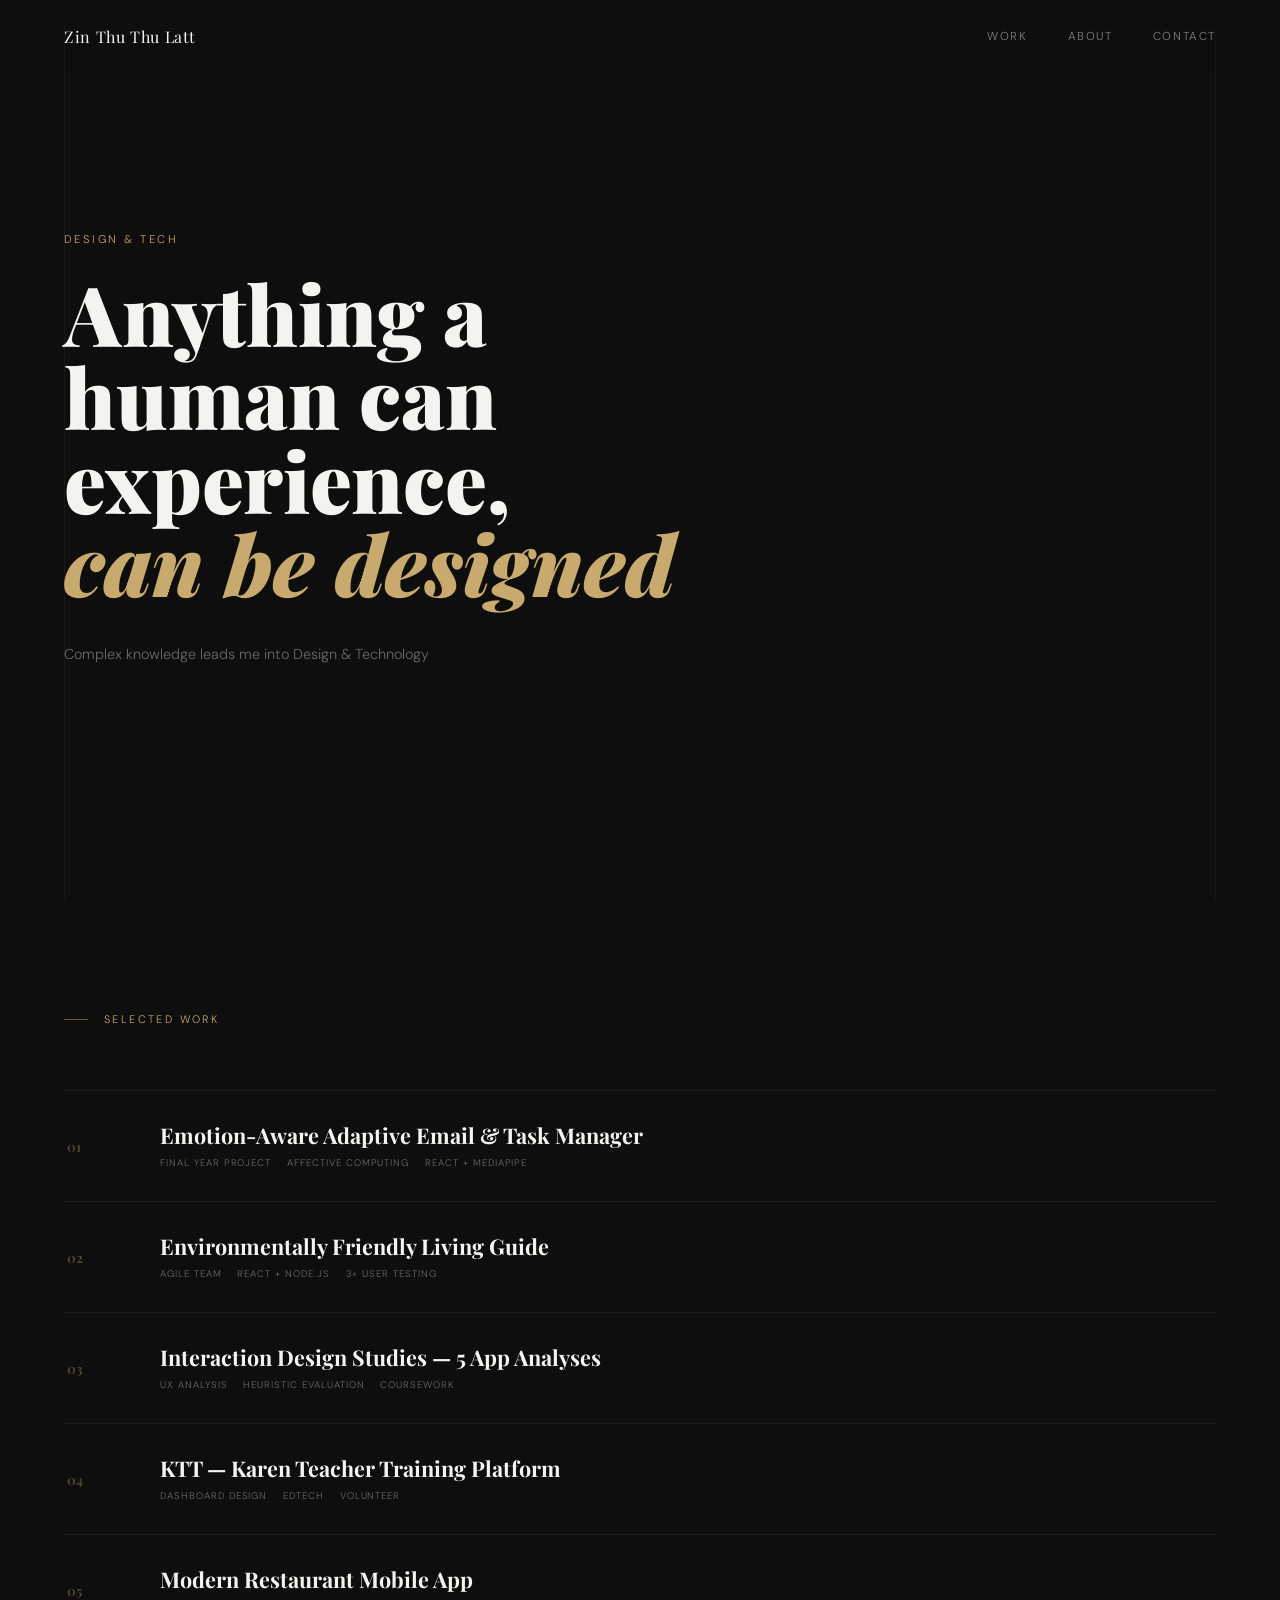
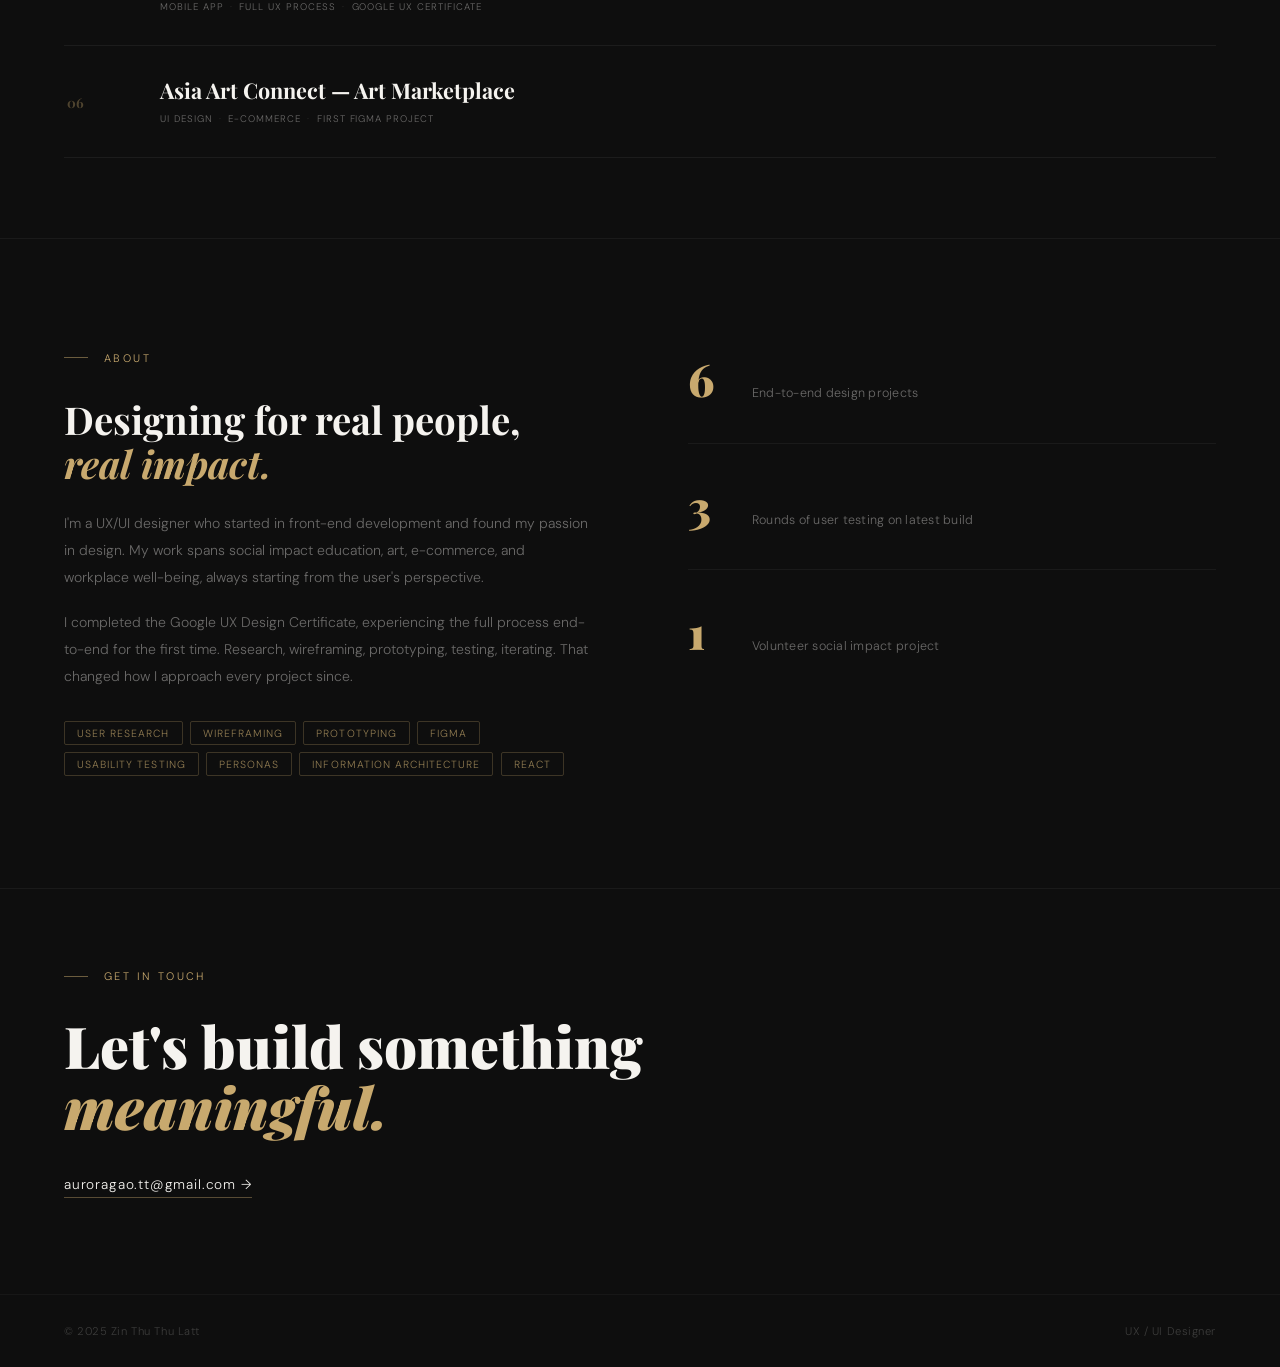
==== commit 10760c53: "update project layouts & introduction" ====
--- a/index.html
+++ b/index.html
@@ -140,11 +140,10 @@
   <div class="hero-line"></div>
   <div class="hero-line-r"></div>
   <div class="hero-content">
-    <p class="hero-eyebrow">UX / UI Designer</p>
-    <h1 class="hero-title">I design with<br><em>empathy.</em></h1>
-    <p class="hero-tagline">From research to prototype — creating interfaces that feel effortless for the people using them.</p>
+    <p class="hero-eyebrow">Design & Tech</p>
+    <h1 class="hero-title">Anything a human can experience,<br><em>can be designed</em></h1>
+    <p class="hero-tagline">Complex knowledge leads me into Design & Technology</p>
   </div>
-  <div class="hero-scroll">Scroll to work</div>
 </section>
 
 <!-- PROJECTS -->
@@ -152,8 +151,65 @@
   <div class="section-eyebrow">Selected Work</div>
   <div class="project-list">
 
-    <div class="project-row" onclick="openModal('resto')">
+    <!-- Show case project 1 -->
+     <div class="project-row" onclick="openModal('fyp')">
       <div class="row-num">01</div>
+      <div class="row-body">
+        <div class="row-title">Emotion-Aware Adaptive Email &amp; Task Manager</div>
+        <div class="row-tags">
+          <span class="row-tag">Final Year Project</span>
+          <span class="row-tag">Affective Computing</span>
+          <span class="row-tag">React + MediaPipe</span>
+        </div>
+      </div>
+      <div class="row-arrow">View case study →</div>
+    </div>
+
+    <!-- Show case project 2 -->
+      <div class="project-row" onclick="openModal('eco')">
+        <div class="row-num">02</div>
+        <div class="row-body">
+          <div class="row-title">Environmentally Friendly Living Guide</div>
+          <div class="row-tags">
+            <span class="row-tag">Agile Team</span>
+            <span class="row-tag">React + Node.js</span>
+            <span class="row-tag">3× User Testing</span>
+          </div>
+        </div>
+        <div class="row-arrow">View case study →</div>
+    </div>
+
+    <!-- Show case project 3 -->
+     <div class="project-row" onclick="openModal('id')">
+      <div class="row-num">03</div>
+      <div class="row-body">
+        <div class="row-title">Interaction Design Studies — 5 App Analyses</div>
+        <div class="row-tags">
+          <span class="row-tag">UX Analysis</span>
+          <span class="row-tag">Heuristic Evaluation</span>
+          <span class="row-tag">Coursework</span>
+        </div>
+      </div>
+      <div class="row-arrow">View case study →</div>
+    </div>
+
+    <!-- Show case project 4 -->
+    <div class="project-row" onclick="openModal('ktt')">
+      <div class="row-num">04</div>
+      <div class="row-body">
+        <div class="row-title">KTT — Karen Teacher Training Platform</div>
+        <div class="row-tags">
+          <span class="row-tag">Dashboard Design</span>
+          <span class="row-tag">EdTech</span>
+          <span class="row-tag">Volunteer</span>
+        </div>
+      </div>
+      <div class="row-arrow">View case study →</div>
+    </div>
+
+    <!-- Show case project 5 -->
+     <div class="project-row" onclick="openModal('resto')">
+      <div class="row-num">05</div>
       <div class="row-body">
         <div class="row-title">Modern Restaurant Mobile App</div>
         <div class="row-tags">
@@ -165,21 +221,9 @@
       <div class="row-arrow">View case study →</div>
     </div>
 
-    <div class="project-row" onclick="openModal('ktt')">
-      <div class="row-num">02</div>
-      <div class="row-body">
-        <div class="row-title">KTT — Karen Teacher Training Platform</div>
-        <div class="row-tags">
-          <span class="row-tag">Dashboard Design</span>
-          <span class="row-tag">EdTech</span>
-          <span class="row-tag">Volunteer</span>
-        </div>
-      </div>
-      <div class="row-arrow">View case study →</div>
-    </div>
-
+    <!-- Show case project 6 -->
     <div class="project-row" onclick="openModal('aac')">
-      <div class="row-num">03</div>
+      <div class="row-num">06</div>
       <div class="row-body">
         <div class="row-title">Asia Art Connect — Art Marketplace</div>
         <div class="row-tags">
@@ -191,44 +235,11 @@
       <div class="row-arrow">View case study →</div>
     </div>
 
-    <div class="project-row" onclick="openModal('eco')">
-      <div class="row-num">04</div>
-      <div class="row-body">
-        <div class="row-title">Environmentally Friendly Living Guide</div>
-        <div class="row-tags">
-          <span class="row-tag">Agile Team</span>
-          <span class="row-tag">React + Node.js</span>
-          <span class="row-tag">3× User Testing</span>
-        </div>
-      </div>
-      <div class="row-arrow">View case study →</div>
-    </div>
-
-    <div class="project-row" onclick="openModal('fyp')">
-      <div class="row-num">05</div>
-      <div class="row-body">
-        <div class="row-title">Emotion-Aware Adaptive Email &amp; Task Manager</div>
-        <div class="row-tags">
-          <span class="row-tag">Final Year Project</span>
-          <span class="row-tag">Affective Computing</span>
-          <span class="row-tag">React + MediaPipe</span>
-        </div>
-      </div>
-      <div class="row-arrow">View case study →</div>
-    </div>
-
-    <div class="project-row" onclick="openModal('id')">
-      <div class="row-num">06</div>
-      <div class="row-body">
-        <div class="row-title">Interaction Design Studies — 5 App Analyses</div>
-        <div class="row-tags">
-          <span class="row-tag">UX Analysis</span>
-          <span class="row-tag">Heuristic Evaluation</span>
-          <span class="row-tag">Coursework</span>
-        </div>
-      </div>
-      <div class="row-arrow">View case study →</div>
-    </div>
+ 
+
+    
+
+    
 
   </div>
 </section>
@@ -238,8 +249,8 @@
   <div>
     <div class="section-eyebrow" style="margin-bottom:2rem;">About</div>
     <h2 class="about-title">Designing for real people,<br><em>real impact.</em></h2>
-    <p class="about-text">I'm a UX/UI designer who started in front-end development and found my passion in design. My work spans social impact education, art e-commerce, and workplace well-being — always starting from the user's perspective.</p>
-    <p class="about-text">I completed the Google UX Design Certificate, experiencing the full process end-to-end for the first time — research, wireframing, prototyping, testing, iterating. That changed how I approach every project since.</p>
+    <p class="about-text">I'm a UX/UI designer who started in front-end development and found my passion in design. My work spans social impact education, art, e-commerce, and workplace well-being, always starting from the user's perspective.</p>
+    <p class="about-text">I completed the Google UX Design Certificate, experiencing the full process end-to-end for the first time. Research, wireframing, prototyping, testing, iterating. That changed how I approach every project since.</p>
     <div class="about-skills">
       <span class="skill-tag">User Research</span>
       <span class="skill-tag">Wireframing</span>
@@ -515,7 +526,7 @@
           <span style="font-family:'Playfair Display',serif;font-size:1.6rem;color:rgba(255,255,255,0.12);letter-spacing:0.05em;">Wellness Hub</span>
         </div>
         <div class="modal-body">
-          <div class="modal-tag">CM3070 Computer Science Final Year Project · CM3055 Interaction Design · 2024–2025</div>
+          <div class="modal-tag">CM3070 Computer Science Final Year Project · CM3055 Interaction Design · 2025–2026</div>
           <div class="modal-title">Emotion-Aware Adaptive Email &amp; Task Manager</div>
           <div class="modal-subtitle">A working prototype that senses cognitive strain and adapts its interface to reduce workplace stress</div>
 
